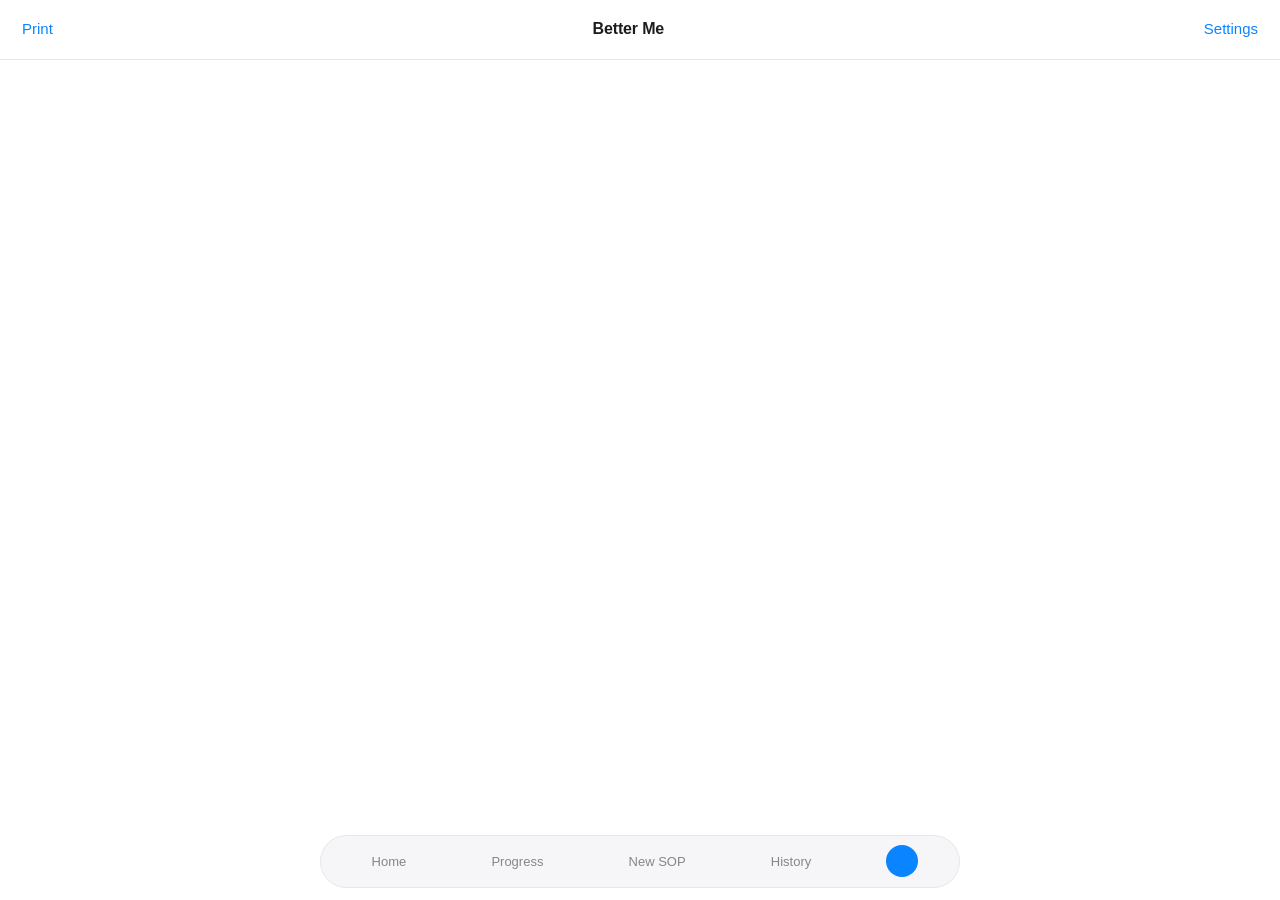
==== app.html @ e653ae18 "add app html" ====
<!doctype html>
<html lang="en">
<head>
  <meta charset="utf-8">
  <meta name="viewport" content="width=device-width,initial-scale=1,viewport-fit=cover">
  <meta name="theme-color" content="#ffffff">
  <title>Better Me</title>
  <link rel="manifest" href="manifest.webmanifest">
  <link rel="stylesheet" href="styles.css">
</head>
<body>
  <header class="top">
    <button id="print" class="icon-btn" aria-label="Print or export">Print</button>
    <strong>Better Me</strong>
    <button id="settings" class="icon-btn" aria-label="Settings">Settings</button>
  </header>

  <main id="view"></main>

  <nav class="tabs" aria-label="Main">
    <button data-tab="home">Home</button>
    <button data-tab="progress">Progress</button>
    <button data-tab="new">New SOP</button>
    <button data-tab="history">History</button>
    <button data-tab="profile" class="avatar-tab" aria-label="Profile"><span id="avatar"></span></button>
  </nav>

  <div id="sheet" class="sheet"></div>

  <script type="module" src="app.js"></script>
  <script>if ('serviceWorker' in navigator) navigator.serviceWorker.register('sw.js');</script>
</body>
</html>
---- styles.css ----
:root{--bg:#fff;--card:#f5f5f7;--ink:#1d1d1f;--mut:#86868b;--line:#e5e5ea;--acc:#0a84ff;--ok:#30d158;--r:18px;color-scheme:light}
:root[data-theme=dark]{--bg:#000;--card:#1c1c1e;--ink:#f5f5f7;--mut:#8e8e93;--line:#2c2c2e;color-scheme:dark}
*{box-sizing:border-box}
html,body{margin:0;background:var(--bg);color:var(--ink);font:16px/1.5 -apple-system,BlinkMacSystemFont,"SF Pro Text","Segoe UI",Roboto,sans-serif;-webkit-font-smoothing:antialiased}
button,input,select,textarea{font:inherit;color:inherit}

.top{position:sticky;top:0;z-index:5;display:flex;align-items:center;justify-content:space-between;padding:calc(env(safe-area-inset-top) + 12px) 20px 12px;background:color-mix(in srgb,var(--bg) 88%,transparent);backdrop-filter:saturate(1.6) blur(16px);border-bottom:1px solid var(--line)}
.top strong{font-weight:600;letter-spacing:-.01em}
.icon-btn{background:none;border:0;color:var(--acc);font-size:15px;padding:6px 2px;cursor:pointer}

main{max-width:680px;margin:0 auto;padding:24px 20px 150px;display:grid;gap:16px}
.hero h1{font-size:34px;line-height:1.1;margin:4px 0 6px;letter-spacing:-.02em;font-weight:700}
.eyebrow{margin:0;font-size:13px;color:var(--mut);text-transform:uppercase;letter-spacing:.06em;font-weight:600}
.sub,.muted,.empty{color:var(--mut);margin:0}
h2{font-size:18px;margin:0;font-weight:600;letter-spacing:-.01em}
h3{font-size:15px;margin:16px 0 4px}

.card{background:var(--card);border-radius:var(--r);padding:18px;border:0;text-align:left;width:100%}
.card-h{display:flex;align-items:center;justify-content:space-between;gap:12px;margin-bottom:8px}
.row input{width:100%;background:none;border:0;outline:0;font-size:17px;padding:4px 0}

.task{display:flex;align-items:center;gap:12px;padding:12px 0;border-top:1px solid var(--line)}
.task:first-of-type{border-top:0}
.task label{display:flex;align-items:center;gap:12px;flex:1;cursor:pointer;min-width:0}
.task input{width:20px;height:20px;accent-color:var(--ok);flex:none}
.task .tx{flex:1}
.task.done .tx{text-decoration:line-through;color:var(--mut)}
.task .meta{font-size:12px;color:var(--mut);white-space:nowrap}
.x{background:none;border:0;color:var(--mut);font-size:20px;cursor:pointer;padding:0 4px}

.prompt p{margin:6px 0 0}
.prompt p:not(.eyebrow){font-size:19px;line-height:1.4;letter-spacing:-.01em}
textarea.reflect{width:100%;background:none;border:0;border-top:1px solid var(--line);outline:0;resize:none;padding-top:10px;margin-top:12px}

.stack{display:grid;gap:14px}
.stack label{display:grid;gap:6px;font-size:14px;color:var(--mut)}
.stack input,.stack select,.stack textarea{background:var(--bg);border:1px solid var(--line);border-radius:12px;padding:12px;color:var(--ink);font-size:16px;width:100%}
label.switch{display:flex;justify-content:space-between;align-items:center;padding:12px 0;color:var(--ink);font-size:16px}
label.switch input{width:20px;height:20px;accent-color:var(--ok)}

.primary{background:var(--acc);color:#fff;border:0;border-radius:14px;padding:14px;font-weight:600;cursor:pointer;font-size:16px}
.ghost{background:none;border:1px solid var(--line);border-radius:14px;padding:12px 14px;cursor:pointer;color:var(--acc);width:100%}

.ring{width:44px;height:44px;transform:rotate(-90deg);flex:none}
.ring .track{fill:none;stroke:var(--line);stroke-width:4}
.ring .fill{fill:none;stroke:var(--ok);stroke-width:4;stroke-linecap:round;transition:stroke-dashoffset .6s cubic-bezier(.2,.8,.2,1)}

.heat{display:grid;grid-template-columns:repeat(7,1fr);gap:6px}
.cell{aspect-ratio:1;border-radius:6px;background:var(--ok);opacity:var(--a)}
.bar-row{display:grid;grid-template-columns:1fr 2fr auto;gap:12px;align-items:center;font-size:14px;margin:12px 0}
.bar{height:8px;background:var(--line);border-radius:8px;overflow:hidden}
.bar b{display:block;height:100%;background:var(--acc);border-radius:8px;transition:width .6s cubic-bezier(.2,.8,.2,1)}
.advice p{margin:8px 0}

.day{display:flex;justify-content:space-between;cursor:pointer}

.tabs{position:fixed;left:0;right:0;bottom:calc(env(safe-area-inset-bottom) + 12px);margin:0 auto;width:calc(100% - 24px);max-width:640px;display:flex;justify-content:space-around;align-items:center;padding:8px;border-radius:28px;background:color-mix(in srgb,var(--card) 88%,transparent);backdrop-filter:blur(20px);border:1px solid var(--line)}
.tabs button{background:none;border:0;font-size:13px;color:var(--mut);padding:8px 10px;border-radius:18px;cursor:pointer}
.tabs button.on{color:var(--ink);background:var(--bg);font-weight:600}
.avatar-tab{padding:0 !important}
#avatar{display:grid;place-items:center;width:32px;height:32px;border-radius:50%;background:var(--acc);color:#fff;overflow:hidden;font-weight:600}
#avatar img{width:100%;height:100%;object-fit:cover}

.sheet{position:fixed;inset:0;background:rgba(0,0,0,.35);display:none;align-items:flex-end;justify-content:center;z-index:20;padding:16px}
.sheet.open{display:flex}
.sheet-card{background:var(--bg);border-radius:24px;padding:20px;width:100%;max-width:520px;max-height:86vh;overflow:auto;box-shadow:0 20px 60px rgba(0,0,0,.2)}
.seg{display:grid;grid-template-columns:1fr 1fr;background:var(--card);border-radius:12px;padding:3px;margin:8px 0 18px}
.seg button{border:0;background:none;padding:8px;border-radius:10px;cursor:pointer}
.seg button.on{background:var(--bg);font-weight:600;box-shadow:0 1px 3px rgba(0,0,0,.1)}

@media (prefers-reduced-motion: reduce){*{transition:none !important}}
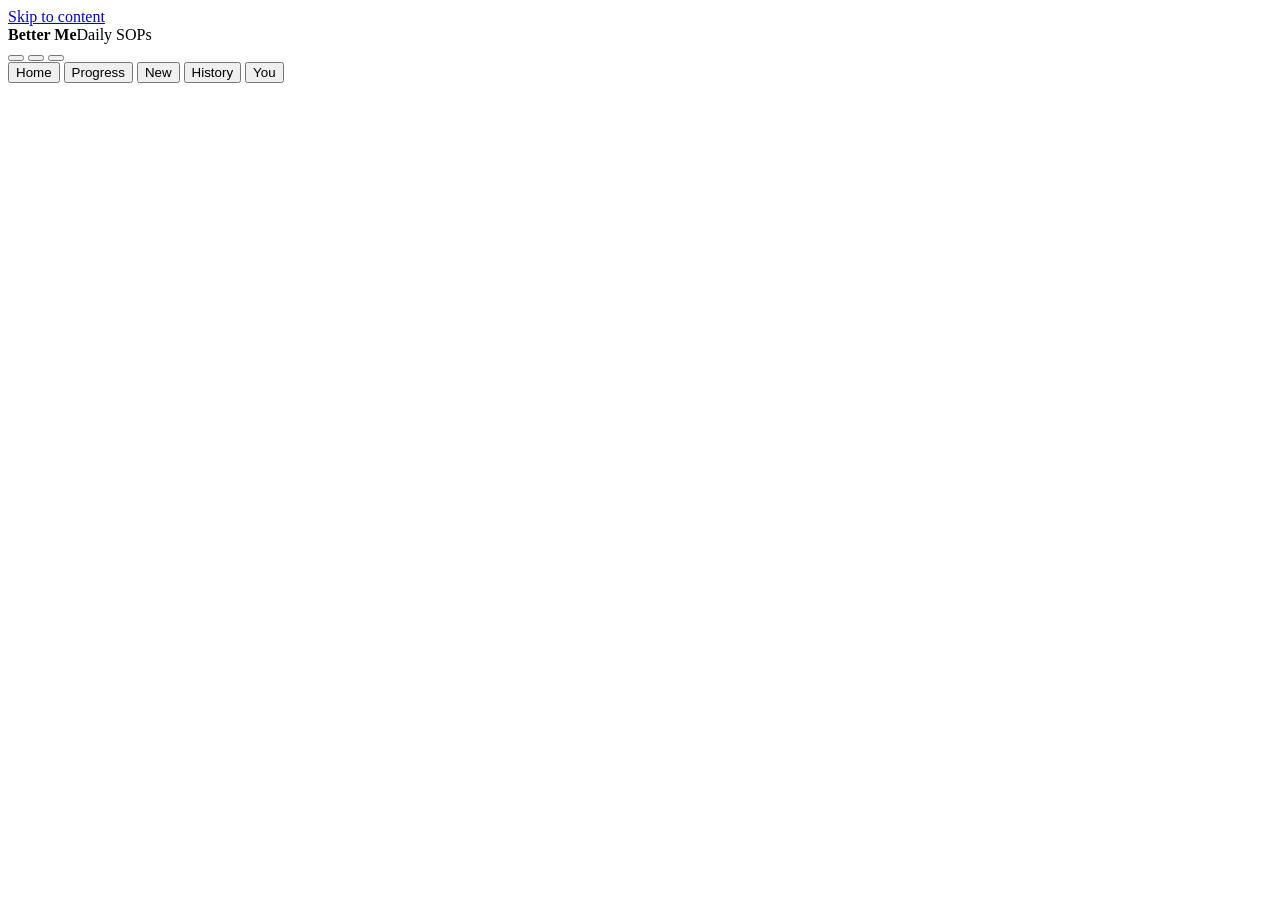
==== commit 54d4d972: "updates." ====
--- a/app.html
+++ b/app.html
@@ -3,28 +3,43 @@
 <head>
   <meta charset="utf-8">
   <meta name="viewport" content="width=device-width,initial-scale=1,viewport-fit=cover">
-  <meta name="theme-color" content="#ffffff">
+  <meta name="theme-color" content="#f4f3ef">
+  <meta name="apple-mobile-web-app-capable" content="yes">
+  <meta name="apple-mobile-web-app-title" content="Better Me">
   <title>Better Me</title>
   <link rel="manifest" href="manifest.webmanifest">
+  <link rel="icon" href="icon.svg" type="image/svg+xml">
+  <link rel="apple-touch-icon" href="apple-touch-icon.png">
+  <link rel="apple-touch-startup-image" href="splash-1170x2532.png" media="(device-width:390px) and (device-height:844px) and (-webkit-device-pixel-ratio:3)">
+  <link rel="apple-touch-startup-image" href="splash-1284x2778.png" media="(device-width:428px) and (device-height:926px) and (-webkit-device-pixel-ratio:3)">
+  <link rel="apple-touch-startup-image" href="splash-1179x2556.png" media="(device-width:393px) and (device-height:852px) and (-webkit-device-pixel-ratio:3)">
+  <link rel="apple-touch-startup-image" href="splash-1290x2796.png" media="(device-width:430px) and (device-height:932px) and (-webkit-device-pixel-ratio:3)">
+  <link rel="apple-touch-startup-image" href="splash-750x1334.png" media="(device-width:375px) and (device-height:667px) and (-webkit-device-pixel-ratio:2)">
   <link rel="stylesheet" href="styles.css">
 </head>
 <body>
+  <a class="skip" href="#view">Skip to content</a>
   <header class="top">
-    <button id="print" class="icon-btn" aria-label="Print or export">Print</button>
-    <strong>Better Me</strong>
-    <button id="settings" class="icon-btn" aria-label="Settings">Settings</button>
+    <div class="brand"><strong>Better Me</strong><span>Daily SOPs <i id="sync" class="sync" data-s="saved"></i></span></div>
+    <div class="actions">
+      <button id="search" class="icon-btn" aria-label="Search and commands (Ctrl K)"></button>
+      <button id="print" class="icon-btn" aria-label="Print or export"></button>
+      <button id="settings" class="icon-btn" aria-label="Settings"></button>
+    </div>
   </header>
 
   <main id="view"></main>
 
   <nav class="tabs" aria-label="Main">
-    <button data-tab="home">Home</button>
-    <button data-tab="progress">Progress</button>
-    <button data-tab="new">New SOP</button>
-    <button data-tab="history">History</button>
-    <button data-tab="profile" class="avatar-tab" aria-label="Profile"><span id="avatar"></span></button>
+    <button data-tab="home"><i data-ic="home"></i><span>Home</span></button>
+    <button data-tab="progress"><i data-ic="chart"></i><span>Progress</span></button>
+    <button data-tab="new"><i data-ic="plus"></i><span>New</span></button>
+    <button data-tab="history"><i data-ic="clock"></i><span>History</span></button>
+    <button data-tab="profile" class="avatar-tab"><span id="avatar"></span><span>You</span></button>
   </nav>
 
+  <div id="ptr" class="ptr" aria-hidden="true"></div>
+  <div id="toasts" class="toasts" aria-live="polite"></div>
   <div id="sheet" class="sheet"></div>
 
   <script type="module" src="app.js"></script>
--- a/styles.css
+++ b/styles.css
@@ -1,71 +1,16 @@
-:root{--bg:#fff;--card:#f5f5f7;--ink:#1d1d1f;--mut:#86868b;--line:#e5e5ea;--acc:#0a84ff;--ok:#30d158;--r:18px;color-scheme:light}
-:root[data-theme=dark]{--bg:#000;--card:#1c1c1e;--ink:#f5f5f7;--mut:#8e8e93;--line:#2c2c2e;color-scheme:dark}
-*{box-sizing:border-box}
-html,body{margin:0;background:var(--bg);color:var(--ink);font:16px/1.5 -apple-system,BlinkMacSystemFont,"SF Pro Text","Segoe UI",Roboto,sans-serif;-webkit-font-smoothing:antialiased}
-button,input,select,textarea{font:inherit;color:inherit}
-
-.top{position:sticky;top:0;z-index:5;display:flex;align-items:center;justify-content:space-between;padding:calc(env(safe-area-inset-top) + 12px) 20px 12px;background:color-mix(in srgb,var(--bg) 88%,transparent);backdrop-filter:saturate(1.6) blur(16px);border-bottom:1px solid var(--line)}
-.top strong{font-weight:600;letter-spacing:-.01em}
-.icon-btn{background:none;border:0;color:var(--acc);font-size:15px;padding:6px 2px;cursor:pointer}
-
-main{max-width:680px;margin:0 auto;padding:24px 20px 150px;display:grid;gap:16px}
-.hero h1{font-size:34px;line-height:1.1;margin:4px 0 6px;letter-spacing:-.02em;font-weight:700}
-.eyebrow{margin:0;font-size:13px;color:var(--mut);text-transform:uppercase;letter-spacing:.06em;font-weight:600}
-.sub,.muted,.empty{color:var(--mut);margin:0}
-h2{font-size:18px;margin:0;font-weight:600;letter-spacing:-.01em}
-h3{font-size:15px;margin:16px 0 4px}
-
-.card{background:var(--card);border-radius:var(--r);padding:18px;border:0;text-align:left;width:100%}
-.card-h{display:flex;align-items:center;justify-content:space-between;gap:12px;margin-bottom:8px}
-.row input{width:100%;background:none;border:0;outline:0;font-size:17px;padding:4px 0}
-
-.task{display:flex;align-items:center;gap:12px;padding:12px 0;border-top:1px solid var(--line)}
-.task:first-of-type{border-top:0}
-.task label{display:flex;align-items:center;gap:12px;flex:1;cursor:pointer;min-width:0}
-.task input{width:20px;height:20px;accent-color:var(--ok);flex:none}
-.task .tx{flex:1}
-.task.done .tx{text-decoration:line-through;color:var(--mut)}
-.task .meta{font-size:12px;color:var(--mut);white-space:nowrap}
-.x{background:none;border:0;color:var(--mut);font-size:20px;cursor:pointer;padding:0 4px}
-
-.prompt p{margin:6px 0 0}
-.prompt p:not(.eyebrow){font-size:19px;line-height:1.4;letter-spacing:-.01em}
-textarea.reflect{width:100%;background:none;border:0;border-top:1px solid var(--line);outline:0;resize:none;padding-top:10px;margin-top:12px}
-
-.stack{display:grid;gap:14px}
-.stack label{display:grid;gap:6px;font-size:14px;color:var(--mut)}
-.stack input,.stack select,.stack textarea{background:var(--bg);border:1px solid var(--line);border-radius:12px;padding:12px;color:var(--ink);font-size:16px;width:100%}
-label.switch{display:flex;justify-content:space-between;align-items:center;padding:12px 0;color:var(--ink);font-size:16px}
-label.switch input{width:20px;height:20px;accent-color:var(--ok)}
-
-.primary{background:var(--acc);color:#fff;border:0;border-radius:14px;padding:14px;font-weight:600;cursor:pointer;font-size:16px}
-.ghost{background:none;border:1px solid var(--line);border-radius:14px;padding:12px 14px;cursor:pointer;color:var(--acc);width:100%}
-
-.ring{width:44px;height:44px;transform:rotate(-90deg);flex:none}
-.ring .track{fill:none;stroke:var(--line);stroke-width:4}
-.ring .fill{fill:none;stroke:var(--ok);stroke-width:4;stroke-linecap:round;transition:stroke-dashoffset .6s cubic-bezier(.2,.8,.2,1)}
-
-.heat{display:grid;grid-template-columns:repeat(7,1fr);gap:6px}
-.cell{aspect-ratio:1;border-radius:6px;background:var(--ok);opacity:var(--a)}
-.bar-row{display:grid;grid-template-columns:1fr 2fr auto;gap:12px;align-items:center;font-size:14px;margin:12px 0}
-.bar{height:8px;background:var(--line);border-radius:8px;overflow:hidden}
-.bar b{display:block;height:100%;background:var(--acc);border-radius:8px;transition:width .6s cubic-bezier(.2,.8,.2,1)}
-.advice p{margin:8px 0}
-
-.day{display:flex;justify-content:space-between;cursor:pointer}
-
-.tabs{position:fixed;left:0;right:0;bottom:calc(env(safe-area-inset-bottom) + 12px);margin:0 auto;width:calc(100% - 24px);max-width:640px;display:flex;justify-content:space-around;align-items:center;padding:8px;border-radius:28px;background:color-mix(in srgb,var(--card) 88%,transparent);backdrop-filter:blur(20px);border:1px solid var(--line)}
-.tabs button{background:none;border:0;font-size:13px;color:var(--mut);padding:8px 10px;border-radius:18px;cursor:pointer}
-.tabs button.on{color:var(--ink);background:var(--bg);font-weight:600}
-.avatar-tab{padding:0 !important}
-#avatar{display:grid;place-items:center;width:32px;height:32px;border-radius:50%;background:var(--acc);color:#fff;overflow:hidden;font-weight:600}
-#avatar img{width:100%;height:100%;object-fit:cover}
-
-.sheet{position:fixed;inset:0;background:rgba(0,0,0,.35);display:none;align-items:flex-end;justify-content:center;z-index:20;padding:16px}
-.sheet.open{display:flex}
-.sheet-card{background:var(--bg);border-radius:24px;padding:20px;width:100%;max-width:520px;max-height:86vh;overflow:auto;box-shadow:0 20px 60px rgba(0,0,0,.2)}
-.seg{display:grid;grid-template-columns:1fr 1fr;background:var(--card);border-radius:12px;padding:3px;margin:8px 0 18px}
-.seg button{border:0;background:none;padding:8px;border-radius:10px;cursor:pointer}
-.seg button.on{background:var(--bg);font-weight:600;box-shadow:0 1px 3px rgba(0,0,0,.1)}
-
-@media (prefers-reduced-motion: reduce){*{transition:none !important}}
+{
+  "name": "Better Me",
+  "short_name": "Better Me",
+  "description": "Plan your day, check it off, see your progress.",
+  "start_url": "./app.html",
+  "scope": "./",
+  "display": "standalone",
+  "orientation": "portrait",
+  "background_color": "#f4f3ef",
+  "theme_color": "#f4f3ef",
+  "icons": [
+    { "src": "icon.svg", "sizes": "any", "type": "image/svg+xml", "purpose": "any" },
+    { "src": "icon.svg", "sizes": "any", "type": "image/svg+xml", "purpose": "maskable" }
+  ],
+  "version": "1.4.0"
+}
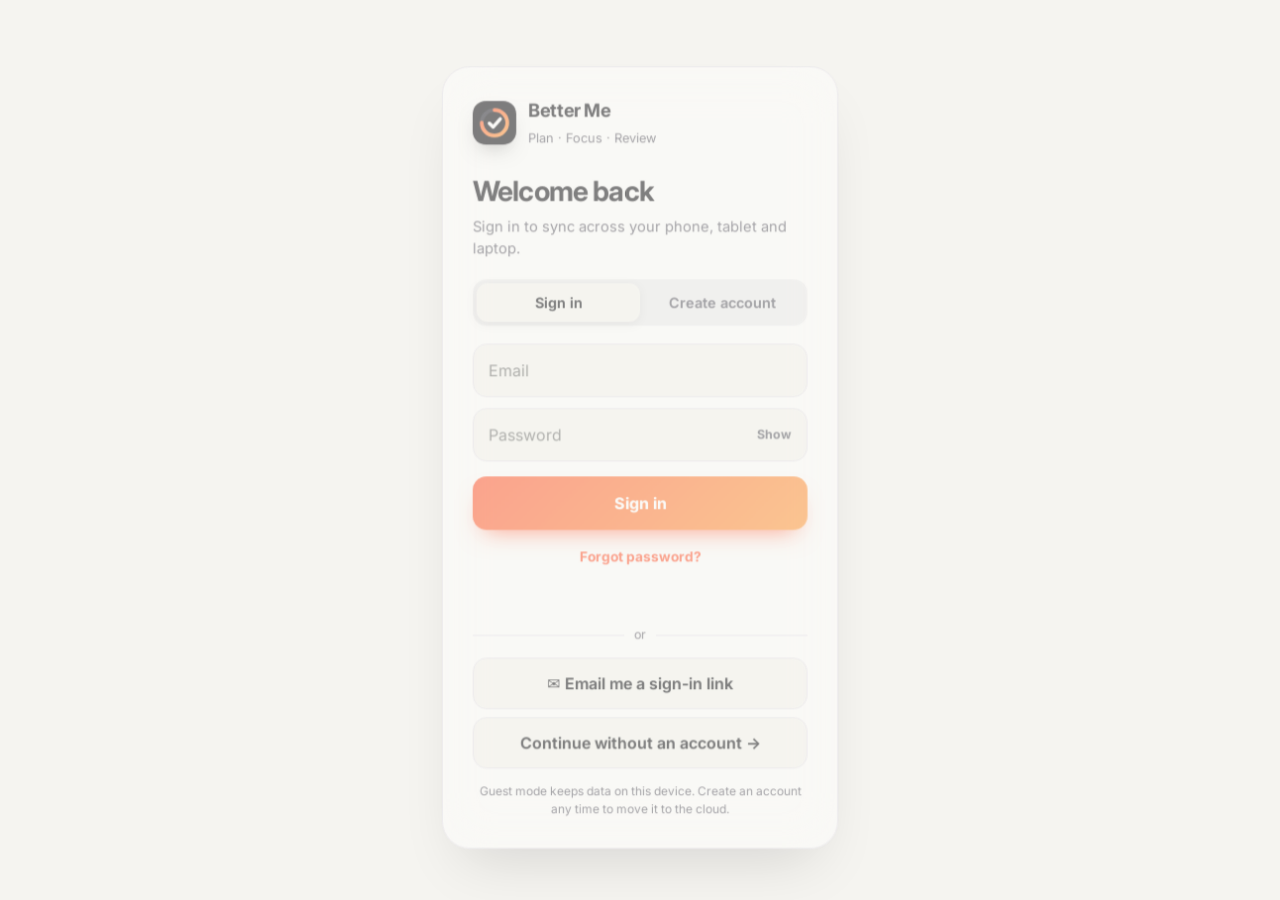
==== commit 1054ffc8: "Better Me 2.0: ground-up redesign, PDF review reports, 20+ new features New design system across pho" ====
--- a/app.html
+++ b/app.html
@@ -1,48 +1,79 @@
 <!doctype html>
-<html lang="en">
+<html lang="en" data-theme="light" data-bg="aurora">
 <head>
   <meta charset="utf-8">
   <meta name="viewport" content="width=device-width,initial-scale=1,viewport-fit=cover">
-  <meta name="theme-color" content="#f4f3ef">
+  <meta name="theme-color" content="#f5f4f0">
   <meta name="apple-mobile-web-app-capable" content="yes">
+  <meta name="mobile-web-app-capable" content="yes">
+  <meta name="apple-mobile-web-app-status-bar-style" content="default">
   <meta name="apple-mobile-web-app-title" content="Better Me">
+  <meta name="description" content="Plan your day, focus, build habits and review how you are really doing.">
   <title>Better Me</title>
   <link rel="manifest" href="manifest.webmanifest">
   <link rel="icon" href="icon.svg" type="image/svg+xml">
   <link rel="apple-touch-icon" href="apple-touch-icon.png">
-  <link rel="apple-touch-startup-image" href="splash-1170x2532.png" media="(device-width:390px) and (device-height:844px) and (-webkit-device-pixel-ratio:3)">
-  <link rel="apple-touch-startup-image" href="splash-1284x2778.png" media="(device-width:428px) and (device-height:926px) and (-webkit-device-pixel-ratio:3)">
-  <link rel="apple-touch-startup-image" href="splash-1179x2556.png" media="(device-width:393px) and (device-height:852px) and (-webkit-device-pixel-ratio:3)">
-  <link rel="apple-touch-startup-image" href="splash-1290x2796.png" media="(device-width:430px) and (device-height:932px) and (-webkit-device-pixel-ratio:3)">
-  <link rel="apple-touch-startup-image" href="splash-750x1334.png" media="(device-width:375px) and (device-height:667px) and (-webkit-device-pixel-ratio:2)">
+  <link rel="preconnect" href="https://fonts.googleapis.com">
+  <link rel="preconnect" href="https://fonts.gstatic.com" crossorigin>
+  <link rel="stylesheet" href="https://fonts.googleapis.com/css2?family=Inter:wght@400;500;600;700;800&display=swap">
   <link rel="stylesheet" href="styles.css">
+  <script>
+    // Paint the saved theme before anything renders, so there is no flash.
+    try { const m = localStorage.getItem('bm:mode'); const k = Object.keys(localStorage).find(x => x.startsWith('bettermeV1:') && !x.includes(':snap:') && (m === 'guest' ? x.endsWith(':guest') : !x.endsWith(':guest')));
+      const st = k ? JSON.parse(localStorage.getItem(k)).settings || {} : {};
+      const dark = st.theme === 'dark' || ((!st.theme || st.theme === 'system') && matchMedia('(prefers-color-scheme: dark)').matches);
+      document.documentElement.dataset.theme = dark ? 'dark' : 'light'; if (st.bg) document.documentElement.dataset.bg = st.bg; } catch (e) {}
+  </script>
+  <script src="vendor/supabase.js"></script>
 </head>
 <body>
   <a class="skip" href="#view">Skip to content</a>
+  <div class="bg-fx" aria-hidden="true"><i class="b1"></i><i class="b2"></i><i class="b3"></i></div>
+  <div id="defs"></div>
+
+  <aside class="side" aria-label="Main navigation">
+    <div class="side-brand"><img src="icon.svg" alt="" width="34" height="34"><div><b>Better Me</b><small>Daily SOPs</small></div></div>
+    <button class="side-search" data-act="search"><i data-ic="search" data-s="16"></i><span>Search…</span><kbd>⌘K</kbd></button>
+    <nav id="nav" class="side-nav"></nav>
+    <div class="side-foot">
+      <button class="side-btn" data-act="report" data-tip-r="Export PDF (E)"><i data-ic="download" data-s="18"></i><span>Export report</span></button>
+      <button class="side-btn" data-act="settings" data-tip-r="Settings (,)"><i data-ic="gear" data-s="18"></i><span>Settings</span></button>
+      <div id="userCard" class="user-card"></div>
+    </div>
+  </aside>
+
   <header class="top">
-    <div class="brand"><strong>Better Me</strong><span>Daily SOPs <i id="sync" class="sync" data-s="saved"></i></span></div>
-    <div class="actions">
-      <button id="search" class="icon-btn" aria-label="Search and commands (Ctrl K)"></button>
-      <button id="print" class="icon-btn" aria-label="Print or export"></button>
-      <button id="settings" class="icon-btn" aria-label="Settings"></button>
+    <div class="top-brand"><img src="icon.svg" alt="" width="30" height="30"><b id="topTitle">Better Me</b><i class="sync" data-s="saved"></i></div>
+    <div class="top-acts">
+      <button class="ibtn" data-act="search" aria-label="Search and commands"><i data-ic="search"></i></button>
+      <button class="ibtn" data-act="report" aria-label="Export PDF report"><i data-ic="download"></i></button>
+      <button class="ibtn" data-act="settings" aria-label="Settings"><i data-ic="gear"></i></button>
     </div>
   </header>
 
-  <main id="view"></main>
+  <div class="shell">
+    <main id="view" tabindex="-1">
+      <div id="boot" class="boot"><div class="skel w60"></div><div class="skel h120"></div><div class="skel"></div><div class="skel h200"></div></div>
+    </main>
+    <aside id="aside" class="aside" aria-label="Summary"></aside>
+  </div>
 
   <nav class="tabs" aria-label="Main">
-    <button data-tab="home"><i data-ic="home"></i><span>Home</span></button>
-    <button data-tab="progress"><i data-ic="chart"></i><span>Progress</span></button>
-    <button data-tab="new"><i data-ic="plus"></i><span>New</span></button>
-    <button data-tab="history"><i data-ic="clock"></i><span>History</span></button>
-    <button data-tab="profile" class="avatar-tab"><span id="avatar"></span><span>You</span></button>
+    <button data-act="go" data-v="today"><i data-ic="home" data-s="22"></i><span>Today</span></button>
+    <button data-act="go" data-v="plan"><i data-ic="calendar" data-s="22"></i><span>Plan</span></button>
+    <button class="fab" data-act="plan-sheet" aria-label="New task"><i data-ic="plus" data-s="26"></i></button>
+    <button data-act="go" data-v="focus"><i data-ic="timer" data-s="22"></i><span>Focus</span></button>
+    <button data-act="more"><i data-ic="menu" data-s="22"></i><span>More</span></button>
   </nav>
 
-  <div id="ptr" class="ptr" aria-hidden="true"></div>
+  <div id="ptr" class="ptr" aria-hidden="true"><i data-ic="repeat" data-s="18"></i></div>
   <div id="toasts" class="toasts" aria-live="polite"></div>
   <div id="sheet" class="sheet"></div>
+  <div id="lock" class="lock" hidden></div>
+  <div id="tip" class="tip" role="tooltip" hidden></div>
+  <canvas id="confetti" class="confetti" hidden></canvas>
 
   <script type="module" src="app.js"></script>
-  <script>if ('serviceWorker' in navigator) navigator.serviceWorker.register('sw.js');</script>
+  <script>if ('serviceWorker' in navigator) addEventListener('load', () => navigator.serviceWorker.register('sw.js'));</script>
 </body>
 </html>
--- a/styles.css
+++ b/styles.css
@@ -1,16 +1,711 @@
-{
-  "name": "Better Me",
-  "short_name": "Better Me",
-  "description": "Plan your day, check it off, see your progress.",
-  "start_url": "./app.html",
-  "scope": "./",
-  "display": "standalone",
-  "orientation": "portrait",
-  "background_color": "#f4f3ef",
-  "theme_color": "#f4f3ef",
-  "icons": [
-    { "src": "icon.svg", "sizes": "any", "type": "image/svg+xml", "purpose": "any" },
-    { "src": "icon.svg", "sizes": "any", "type": "image/svg+xml", "purpose": "maskable" }
-  ],
-  "version": "1.4.0"
-}
+/* ============ Better Me 2.0 design system ============ */
+:root{
+  --acc:#ff5a36;--acc2:#ff9a3c;--fs:1;
+  --bg:#f5f4f0;--card:rgba(255,255,255,.78);--card-solid:#fff;--ink:#15151b;--mut:#5d5d68;--line:#e8e6ee;--track:#ecebf0;--soft:#efeee9;
+  --ok:#18b26b;--warn:#f5a524;--bad:#e5484d;
+  --shadow:0 1px 2px rgba(20,20,30,.04),0 8px 28px -8px rgba(20,20,30,.12);
+  --shadow-h:0 2px 4px rgba(20,20,30,.05),0 22px 48px -14px rgba(20,20,30,.22);
+  --r:22px;--r-s:14px;--gap:16px;--pad:20px;
+  --ease:cubic-bezier(.2,.8,.2,1);--spring:cubic-bezier(.34,1.56,.64,1);
+  --side:248px;--aside:300px;
+  color-scheme:light;
+}
+:root[data-theme=dark]{
+  --bg:#0b0b10;--card:rgba(24,24,33,.72);--card-solid:#15151d;--ink:#f4f4f8;--mut:#a3a3b2;--line:#262632;--track:#23232d;--soft:#1b1b24;
+  --shadow:0 1px 2px rgba(0,0,0,.3),0 10px 30px -10px rgba(0,0,0,.6);
+  --shadow-h:0 2px 6px rgba(0,0,0,.4),0 26px 56px -16px rgba(0,0,0,.8);
+  color-scheme:dark;
+}
+:root[data-density=compact]{--gap:11px;--pad:15px;--r:18px}
+:root[data-contrast=high]{--mut:#3a3a44;--line:#b9b8c4}
+:root[data-contrast=high][data-theme=dark]{--mut:#d0d0dc;--line:#4a4a5a}
+:root[data-bg=plain] .bg-fx,:root[data-bg=grain] .bg-fx i{display:none}
+:root[data-bg=plain],:root[data-bg=grain]{--card:var(--card-solid)}
+
+*{box-sizing:border-box}
+html{font-size:calc(16px * var(--fs));-webkit-text-size-adjust:100%}
+html,body{margin:0;background:var(--bg);color:var(--ink);font-family:Inter,-apple-system,BlinkMacSystemFont,"Segoe UI",Roboto,system-ui,sans-serif;line-height:1.5;-webkit-font-smoothing:antialiased;-webkit-tap-highlight-color:transparent}
+body{min-height:100dvh;overflow-x:hidden}
+button,input,select,textarea{font:inherit;color:inherit}
+button{cursor:pointer;background:none;border:0;padding:0}
+a{color:var(--acc)}
+img{max-width:100%}
+:focus-visible{outline:2.5px solid var(--acc);outline-offset:2px;border-radius:8px}
+::selection{background:color-mix(in srgb,var(--acc) 30%,transparent)}
+[hidden]{display:none!important}
+.sr-only{position:absolute;width:1px;height:1px;overflow:hidden;clip:rect(0 0 0 0);white-space:nowrap}
+.skip{position:fixed;left:12px;top:-60px;z-index:100;background:var(--ink);color:var(--bg);padding:10px 16px;border-radius:12px;text-decoration:none;font-weight:700}
+.skip:focus{top:12px}
+.mut{color:var(--mut)}.small{font-size:.82rem}.pad{padding:12px 4px}.mt{margin-top:14px!important}.grow{flex:1;min-width:0}
+kbd{font:600 .7rem/1 Inter,system-ui;padding:3px 6px;border-radius:6px;border:1px solid var(--line);background:var(--soft);color:var(--mut)}
+
+/* ---------- ambient background ---------- */
+.bg-fx{position:fixed;inset:0;z-index:-1;overflow:hidden;pointer-events:none}
+.bg-fx i{position:absolute;border-radius:50%;filter:blur(80px);opacity:.5;animation:drift 26s ease-in-out infinite alternate}
+.bg-fx .b1{width:52vmax;height:52vmax;left:-14vmax;top:-18vmax;background:radial-gradient(circle,color-mix(in srgb,var(--acc) 55%,transparent),transparent 65%)}
+.bg-fx .b2{width:46vmax;height:46vmax;right:-16vmax;top:12vh;background:radial-gradient(circle,color-mix(in srgb,var(--acc2) 45%,transparent),transparent 65%);animation-delay:-8s}
+.bg-fx .b3{width:40vmax;height:40vmax;left:20vw;bottom:-22vmax;background:radial-gradient(circle,rgba(124,92,255,.32),transparent 65%);animation-delay:-16s}
+:root[data-theme=dark] .bg-fx i{opacity:.32}
+:root[data-bg=mesh] .bg-fx i{filter:blur(40px);opacity:.38}
+:root[data-bg=grain] body{background-image:radial-gradient(color-mix(in srgb,var(--ink) 7%,transparent) 1px,transparent 1px);background-size:4px 4px}
+@keyframes drift{0%{transform:translate(0,0) scale(1)}50%{transform:translate(6vw,4vh) scale(1.1)}100%{transform:translate(-4vw,8vh) scale(.95)}}
+
+/* ---------- layout ---------- */
+.side{display:none}
+.top{position:sticky;top:0;z-index:20;display:flex;align-items:center;justify-content:space-between;padding:calc(env(safe-area-inset-top) + 10px) 16px 10px;background:color-mix(in srgb,var(--bg) 72%,transparent);backdrop-filter:blur(20px) saturate(1.6);-webkit-backdrop-filter:blur(20px) saturate(1.6);border-bottom:1px solid color-mix(in srgb,var(--line) 60%,transparent)}
+.top-brand{display:flex;align-items:center;gap:10px;font-size:1.1rem;font-weight:800;letter-spacing:-.02em}
+.top-brand img{border-radius:9px}
+.top-acts{display:flex;gap:4px}
+.shell{max-width:1440px;margin:0 auto}
+main{padding:14px 16px calc(120px + env(safe-area-inset-bottom));display:grid;gap:var(--gap);min-width:0;outline:none}
+.aside{display:none}
+
+.tabs{position:fixed;left:12px;right:12px;bottom:calc(10px + env(safe-area-inset-bottom));z-index:30;display:grid;grid-template-columns:repeat(5,1fr);align-items:center;padding:6px;border-radius:24px;background:color-mix(in srgb,var(--card-solid) 82%,transparent);backdrop-filter:blur(24px) saturate(1.8);-webkit-backdrop-filter:blur(24px) saturate(1.8);border:1px solid color-mix(in srgb,var(--line) 70%,transparent);box-shadow:0 18px 40px -16px rgba(0,0,0,.35)}
+.tabs button{display:grid;justify-items:center;gap:2px;padding:7px 0;border-radius:16px;color:var(--mut);font-size:.68rem;font-weight:700;transition:color .2s,background .2s,transform .2s var(--spring)}
+.tabs button.on{color:var(--acc);background:color-mix(in srgb,var(--acc) 10%,transparent)}
+.tabs button:active{transform:scale(.9)}
+.tabs .fab{width:54px;height:54px;justify-self:center;margin-top:-26px;border-radius:20px;color:#fff;background:linear-gradient(135deg,var(--acc),var(--acc2));box-shadow:0 12px 26px -8px color-mix(in srgb,var(--acc) 70%,transparent);display:grid;place-items:center}
+.tabs .fab:hover{transform:translateY(-2px) rotate(90deg)}
+
+@media (min-width:900px){
+  body{display:block}
+  .top,.tabs{display:none}
+  .side{display:flex;flex-direction:column;position:fixed;inset:0 auto 0 0;width:var(--side);padding:20px 14px;gap:14px;z-index:20;background:color-mix(in srgb,var(--card-solid) 55%,transparent);backdrop-filter:blur(24px);-webkit-backdrop-filter:blur(24px);border-right:1px solid color-mix(in srgb,var(--line) 70%,transparent)}
+  .shell{margin-left:var(--side);display:grid;grid-template-columns:minmax(0,1fr);gap:0}
+  main{padding:28px 32px 60px}
+}
+@media (min-width:900px) and (max-width:1199px){
+  :root{--side:78px}
+  .side{align-items:center;padding:18px 10px}
+  .side-brand div,.side-search span,.side-search kbd,.nav-i span,.side-btn span,.user-card div{display:none}
+  .side-search{width:48px;justify-content:center}
+  .nav-i,.side-btn{justify-content:center;width:52px}
+}
+@media (min-width:1360px){
+  .shell{grid-template-columns:minmax(0,1fr) var(--aside)}
+  .aside{display:grid;align-content:start;gap:14px;padding:28px 28px 28px 0;position:sticky;top:0;height:100dvh;overflow:auto}
+}
+.side-brand{display:flex;align-items:center;gap:11px;padding:4px 6px 8px}
+.side-brand img{border-radius:10px;box-shadow:0 6px 16px -6px rgba(0,0,0,.4)}
+.side-brand b{display:block;font-size:1.08rem;letter-spacing:-.02em}
+.side-brand small{color:var(--mut);font-size:.72rem;font-weight:600;letter-spacing:.06em;text-transform:uppercase}
+.side-search{display:flex;align-items:center;gap:10px;padding:10px 12px;border-radius:14px;background:var(--soft);color:var(--mut);font-size:.88rem;border:1px solid transparent;transition:border-color .2s,background .2s}
+.side-search:hover{border-color:var(--line);background:var(--card-solid)}
+.side-search kbd{margin-left:auto}
+.side-nav{display:grid;gap:2px}
+.nav-i,.side-btn{position:relative;display:flex;align-items:center;gap:12px;padding:10px 12px;border-radius:14px;color:var(--mut);font-weight:600;font-size:.92rem;transition:background .2s,color .2s,transform .25s var(--spring);overflow:hidden}
+.nav-i:hover,.side-btn:hover{background:color-mix(in srgb,var(--ink) 5%,transparent);color:var(--ink);transform:translateX(3px)}
+.nav-i.on{color:var(--ink);background:var(--card-solid);box-shadow:var(--shadow)}
+.nav-i.on::before{content:"";position:absolute;left:0;top:22%;bottom:22%;width:3px;border-radius:3px;background:linear-gradient(var(--acc),var(--acc2))}
+.nav-i.on .ic{color:var(--acc)}
+.side-foot{margin-top:auto;display:grid;gap:2px}
+.user-card{display:flex;align-items:center;gap:10px;padding:10px 8px 2px;border-top:1px solid var(--line);margin-top:8px}
+.user-card b{display:block;font-size:.88rem}
+.user-card small{display:flex;align-items:center;gap:6px;color:var(--mut);font-size:.72rem}
+
+/* ---------- type ---------- */
+.vhead{display:flex;align-items:flex-end;justify-content:space-between;gap:16px;flex-wrap:wrap;padding:4px 2px}
+.kicker{margin:0 0 4px;font-size:.72rem;font-weight:800;letter-spacing:.09em;text-transform:uppercase;color:var(--acc);display:flex;align-items:center;gap:6px}
+h1{margin:0;font-size:clamp(1.9rem,5vw,2.75rem);font-weight:800;letter-spacing:-.035em;line-height:1.05}
+h2{margin:0;font-size:1.18rem;font-weight:750;letter-spacing:-.015em}
+.hsub{font-size:.9rem;color:var(--mut);font-weight:600;letter-spacing:0}
+.grad{background:linear-gradient(110deg,var(--acc),var(--acc2));-webkit-background-clip:text;background-clip:text;color:transparent}
+.big{font-size:2.2rem;font-weight:800;letter-spacing:-.03em;margin:4px 0}
+.link{color:var(--acc);font-weight:700;font-size:.85rem;padding:4px}
+.link:hover{text-decoration:underline}
+
+/* ---------- cards ---------- */
+.card{position:relative;background:var(--card);border:1px solid color-mix(in srgb,var(--line) 75%,transparent);border-radius:var(--r);padding:var(--pad);box-shadow:var(--shadow);backdrop-filter:blur(18px) saturate(1.4);-webkit-backdrop-filter:blur(18px) saturate(1.4);transition:box-shadow .3s var(--ease),transform .3s var(--ease),border-color .3s;min-width:0;isolation:isolate}
+.card::after{content:"";position:absolute;inset:0;border-radius:inherit;pointer-events:none;opacity:0;transition:opacity .3s;background:radial-gradient(420px circle at var(--mx,50%) var(--my,0),color-mix(in srgb,var(--acc) 9%,transparent),transparent 45%);z-index:-1}
+@media (hover:hover){
+  .card:hover{box-shadow:var(--shadow-h);border-color:color-mix(in srgb,var(--acc) 22%,var(--line))}
+  .card:hover::after{opacity:1}
+}
+.card.glow{background:linear-gradient(135deg,color-mix(in srgb,var(--acc) 14%,var(--card-solid)),var(--card-solid) 60%,color-mix(in srgb,var(--acc2) 12%,var(--card-solid)))}
+.col{display:grid;gap:var(--gap);align-content:start;min-width:0}
+.row,.row-between,.row-wrap{display:flex;align-items:center;gap:10px}
+.row-between{justify-content:space-between}
+.row-wrap{flex-wrap:wrap}
+.two{display:grid;grid-template-columns:1fr 1fr;gap:12px}
+.three{display:grid;grid-template-columns:repeat(3,1fr);gap:10px}
+@media (max-width:520px){.three{grid-template-columns:1fr 1fr}.three>:first-child{grid-column:1/-1}}
+.stack{display:grid;gap:14px}.stack-s{display:grid;gap:8px;margin-top:14px}
+.list{display:grid;margin-top:8px}
+
+.grid-today{display:grid;gap:var(--gap)}
+.grid-plan,.grid-focus,.grid-journal,.grid-hist,.grid-prof{display:grid;gap:var(--gap)}
+.grid-ins{display:grid;gap:var(--gap);grid-template-columns:1fr}
+@media (min-width:760px){
+  .grid-ins{grid-template-columns:repeat(2,minmax(0,1fr))}
+  .grid-ins .span2,.grid-ins .span3{grid-column:1/-1}
+  .grid-prof{grid-template-columns:1fr 1fr}.grid-prof .span2{grid-column:1/-1}
+  .habit-grid{grid-template-columns:repeat(2,minmax(0,1fr))!important}
+  .goal-grid{grid-template-columns:repeat(2,minmax(0,1fr))!important}
+}
+@media (min-width:1100px){
+  .grid-today{grid-template-columns:minmax(0,1.5fr) minmax(300px,1fr);align-items:start}
+  .grid-plan{grid-template-columns:minmax(0,1.4fr) minmax(320px,1fr);align-items:start}
+  .grid-focus{grid-template-columns:minmax(0,1.3fr) minmax(300px,1fr);align-items:start}
+  .grid-journal{grid-template-columns:minmax(0,1.6fr) minmax(280px,1fr);align-items:start}
+  .grid-journal .span2{grid-column:auto}
+  .grid-hist{grid-template-columns:minmax(0,1fr) minmax(0,1fr);align-items:start}
+  .grid-ins{grid-template-columns:repeat(3,minmax(0,1fr))}
+  .grid-ins .span2{grid-column:span 2}.grid-ins .span3{grid-column:1/-1}
+  .grid-prof .span2:first-child{grid-column:1/-1}
+  .habit-grid{grid-template-columns:repeat(3,minmax(0,1fr))!important}
+}
+
+/* entrance */
+main.enter>*{animation:rise .55s var(--ease) both}
+main.enter>*:nth-child(2){animation-delay:.04s}main.enter>*:nth-child(3){animation-delay:.08s}main.enter>*:nth-child(4){animation-delay:.12s}main.enter>*:nth-child(5){animation-delay:.16s}
+main.enter .grid-ins>*,main.enter .col>*,main.enter .habit-grid>*,main.enter .tiles>*{animation:rise .6s var(--ease) both}
+main.enter .grid-ins>*:nth-child(n+3),main.enter .col>*:nth-child(2),main.enter .tiles>*:nth-child(n+3){animation-delay:.08s}
+main.enter .grid-ins>*:nth-child(n+6),main.enter .col>*:nth-child(3){animation-delay:.14s}
+@keyframes rise{from{opacity:0;transform:translateY(14px) scale(.985)}to{opacity:1;transform:none}}
+::view-transition-old(root),::view-transition-new(root){animation-duration:.28s}
+
+/* ---------- buttons ---------- */
+.btn{position:relative;display:inline-flex;align-items:center;justify-content:center;gap:8px;padding:12px 18px;border-radius:14px;font-weight:700;font-size:.92rem;color:#fff;background:linear-gradient(135deg,var(--acc),var(--acc2));box-shadow:0 8px 20px -10px color-mix(in srgb,var(--acc) 80%,transparent),inset 0 1px 0 rgba(255,255,255,.25);transition:transform .25s var(--spring),box-shadow .25s,filter .2s;text-decoration:none;white-space:nowrap;overflow:hidden}
+.btn::after{content:"";position:absolute;inset:0;background:radial-gradient(160px circle at var(--mx,50%) var(--my,50%),rgba(255,255,255,.28),transparent 60%);opacity:0;transition:opacity .25s}
+.btn:hover{transform:translateY(-2px);box-shadow:0 14px 28px -12px color-mix(in srgb,var(--acc) 85%,transparent)}
+.btn:hover::after{opacity:1}
+.btn:active{transform:scale(.96)}
+.btn:disabled{opacity:.55;cursor:progress;transform:none}
+.btn.ghost{color:var(--ink);background:var(--soft);box-shadow:none;border:1px solid var(--line)}
+.btn.ghost:hover{background:var(--card-solid);border-color:color-mix(in srgb,var(--acc) 40%,var(--line))}
+.btn.ghost::after{background:radial-gradient(160px circle at var(--mx,50%) var(--my,50%),color-mix(in srgb,var(--acc) 12%,transparent),transparent 60%)}
+.btn.danger,.pill.danger{color:var(--bad)}
+.btn.ok{background:linear-gradient(135deg,#16a861,#4fd18b)}
+.btn.sm{padding:8px 13px;font-size:.84rem;border-radius:12px}
+.btn.big-btn{width:100%;justify-content:flex-start;padding:16px 18px;text-align:left}
+.btn.big-btn small{display:block;font-weight:500;opacity:.85;font-size:.78rem}
+.ibtn{width:38px;height:38px;flex:none;display:inline-grid;place-items:center;border-radius:12px;color:var(--ink);background:color-mix(in srgb,var(--ink) 5%,transparent);transition:background .2s,transform .25s var(--spring),color .2s}
+.ibtn:hover{background:color-mix(in srgb,var(--acc) 14%,transparent);color:var(--acc);transform:scale(1.06)}
+.ibtn:active{transform:scale(.9)}
+.ibtn:disabled{opacity:.35;pointer-events:none}
+.ibtn.ghosty{background:none;color:var(--mut)}
+.ibtn.ok{background:color-mix(in srgb,var(--ok) 15%,transparent);color:var(--ok)}
+.ibtn.lg{width:52px;height:52px;border-radius:18px}
+.ibtn.xs{width:26px;height:26px;border-radius:8px}
+.pill{display:inline-flex;align-items:center;gap:6px;padding:7px 13px;border-radius:999px;background:var(--soft);border:1px solid var(--line);font-weight:650;font-size:.82rem;transition:all .2s var(--ease);white-space:nowrap}
+.pill:hover{border-color:color-mix(in srgb,var(--acc) 45%,var(--line));color:var(--acc);transform:translateY(-1px)}
+.pill-acc{background:linear-gradient(135deg,var(--acc),var(--acc2));color:#fff;border:0}
+.pill-acc:hover{color:#fff;filter:brightness(1.07)}
+.date-pill{position:relative;cursor:pointer}
+.date-pill input{position:absolute;inset:0;opacity:0;cursor:pointer;width:100%}
+.chip-stat{display:inline-flex;align-items:center;gap:6px;padding:7px 12px;border-radius:999px;background:var(--card-solid);border:1px solid var(--line);font-weight:750;font-size:.84rem;box-shadow:var(--shadow);transition:transform .25s var(--spring)}
+.chip-stat .ic{color:var(--acc)}
+.chip-stat:hover{transform:translateY(-2px)}
+.hstats{display:flex;gap:8px}
+
+/* ---------- forms ---------- */
+label{display:grid;gap:6px;font-size:.8rem;font-weight:650;color:var(--mut)}
+input:not([type=checkbox]):not([type=radio]):not([type=range]):not([type=color]),select,textarea{width:100%;min-width:0;padding:11px 13px;border-radius:12px;border:1px solid var(--line);background:color-mix(in srgb,var(--card-solid) 70%,var(--soft));color:var(--ink);font-size:.95rem;font-weight:500;outline:none;transition:border-color .2s,box-shadow .2s,background .2s}
+input:focus,select:focus,textarea:focus{border-color:var(--acc)!important;box-shadow:0 0 0 4px color-mix(in srgb,var(--acc) 15%,transparent)}
+textarea{resize:vertical;line-height:1.55}
+input::placeholder,textarea::placeholder{color:color-mix(in srgb,var(--mut) 75%,transparent)}
+.big-input{font-size:1.15rem!important;font-weight:650!important;padding:14px 16px!important;border-radius:16px!important}
+.field{display:grid;gap:7px}
+.flabel{font-size:.8rem;font-weight:650;color:var(--mut)}
+input[type=range]{accent-color:var(--acc);width:100%}
+input[type=color]{width:40px;height:40px;border:0;border-radius:10px;padding:0;background:none;cursor:pointer;flex:none}
+.range{display:grid;gap:4px}
+details.more{border:1px dashed var(--line);border-radius:14px;padding:10px 14px}
+details.more summary{cursor:pointer;font-weight:700;font-size:.85rem;color:var(--mut)}
+details.more[open]{display:grid;gap:12px}
+details.more[open] summary{margin-bottom:4px}
+
+.chips{display:flex;gap:7px;overflow-x:auto;padding:2px;scrollbar-width:none}
+.chips.wrap,.chips:has(.chip-b){flex-wrap:wrap}
+.chips::-webkit-scrollbar{display:none}
+.chip{display:block;position:relative;flex:none}
+.chip input{position:absolute;opacity:0;pointer-events:none}
+.chip span{display:inline-flex;padding:7px 13px;border-radius:999px;border:1.5px solid var(--line);font-weight:650;font-size:.82rem;color:var(--ink);transition:all .2s var(--ease);cursor:pointer;white-space:nowrap}
+.chip span::before{content:"";width:8px;height:8px;border-radius:50%;background:var(--c,var(--acc));margin:auto 7px auto 0}
+.chip:hover span{border-color:var(--c,var(--acc))}
+.chip input:checked+span{background:color-mix(in srgb,var(--c,var(--acc)) 16%,transparent);border-color:var(--c,var(--acc));color:var(--ink)}
+.chip input:focus-visible+span{outline:2px solid var(--acc);outline-offset:2px}
+.chip-b{padding:7px 13px;border-radius:999px;border:1.5px solid var(--line);font-weight:650;font-size:.82rem;transition:all .2s}
+.chip-b:hover{border-color:var(--acc);color:var(--acc)}
+.chip-b.on{background:linear-gradient(135deg,var(--acc),var(--acc2));color:#fff;border-color:transparent}
+
+.seg{display:inline-flex;flex-wrap:nowrap;gap:2px;padding:3px;border-radius:13px;background:color-mix(in srgb,var(--ink) 6%,transparent);max-width:100%;overflow-x:auto;scrollbar-width:none}
+.seg.wrap{flex-wrap:wrap}
+.seg label,.seg button{position:relative;flex:1}
+.seg input{position:absolute;opacity:0;pointer-events:none}
+.seg span,.seg button{display:flex;align-items:center;justify-content:center;gap:6px;padding:7px 12px;border-radius:10px;font-weight:650;font-size:.82rem;color:var(--mut);cursor:pointer;transition:all .2s var(--ease);white-space:nowrap}
+.seg button:hover,.seg label:hover span{color:var(--ink)}
+.seg input:checked+span,.seg button.on{background:var(--card-solid);color:var(--ink);box-shadow:0 2px 8px rgba(0,0,0,.1)}
+.seg input:focus-visible+span{outline:2px solid var(--acc)}
+.seg.mini span,.seg.mini button{padding:6px 11px;font-size:.78rem}
+.seg.center{display:flex;width:max-content;margin:0 auto}
+.pri-3{color:var(--bad)!important}.pri-2{color:var(--warn)!important}
+
+.days{display:flex;gap:6px;flex-wrap:wrap}
+.dayck{position:relative}
+.dayck input{position:absolute;opacity:0}
+.dayck span{display:grid;place-items:center;width:38px;height:38px;border-radius:12px;border:1.5px solid var(--line);font-weight:700;font-size:.82rem;color:var(--ink);cursor:pointer;transition:all .2s}
+.dayck input:checked+span{background:linear-gradient(135deg,var(--acc),var(--acc2));border-color:transparent;color:#fff}
+
+.switch{display:flex!important;align-items:center;justify-content:space-between;gap:12px;padding:12px 0;border-bottom:1px solid var(--line);font-size:.92rem;color:var(--ink);font-weight:600;cursor:pointer}
+.switch span small{display:block;color:var(--mut);font-weight:500;font-size:.78rem}
+.switch input{appearance:none;-webkit-appearance:none;width:46px;height:28px;border-radius:99px;background:var(--track);position:relative;cursor:pointer;transition:background .25s;flex:none;margin:0;border:0!important}
+.switch input::after{content:"";position:absolute;top:3px;left:3px;width:22px;height:22px;border-radius:50%;background:#fff;box-shadow:0 2px 6px rgba(0,0,0,.25);transition:transform .3s var(--spring)}
+.switch input:checked{background:linear-gradient(135deg,var(--acc),var(--acc2))}
+.switch input:checked::after{transform:translateX(18px)}
+.switch i{display:none}
+
+/* ---------- today ---------- */
+.fact{display:flex;align-items:center;gap:10px;padding:12px 14px 12px 16px;border-radius:16px;font-weight:600;font-size:.9rem;background:linear-gradient(110deg,color-mix(in srgb,var(--acc) 13%,var(--card-solid)),color-mix(in srgb,var(--acc2) 10%,var(--card-solid)));border:1px solid color-mix(in srgb,var(--acc) 22%,transparent);animation:rise .6s var(--ease) .2s both}
+.fact>.ic{color:var(--acc);flex:none;animation:wiggle 2.4s ease-in-out 1s 2}
+.fact span{flex:1}
+@keyframes wiggle{0%,100%{transform:none}25%{transform:rotate(-12deg) scale(1.1)}75%{transform:rotate(10deg) scale(1.1)}}
+.quick-card{padding:6px 8px}
+.quick{display:flex;align-items:center;gap:10px;padding:6px 6px 6px 10px;color:var(--mut)}
+.quick input{border:0!important;background:none!important;box-shadow:none!important;padding:10px 0!important;font-size:1.02rem!important;font-weight:600!important}
+.qpreview{font-size:.8rem;color:var(--mut);padding:0 12px;max-height:0;overflow:hidden;transition:max-height .25s,padding .25s;display:flex;align-items:center;gap:6px;flex-wrap:wrap}
+.qpreview:not(:empty){max-height:60px;padding:2px 12px 10px}
+.qpreview .ic{color:var(--acc)}
+.intention{border:0!important;background:none!important;box-shadow:none!important;padding:4px 0!important;font-size:.9rem!important;color:var(--mut)!important;font-style:italic}
+.intention:focus{color:var(--ink)!important}
+.now{display:flex;align-items:center;justify-content:space-between;gap:12px;margin-top:14px;padding:14px 16px;border-radius:16px;background:var(--soft);border:1px solid var(--line)}
+.now b{display:block;font-size:1rem}
+.now p{margin:0;font-size:.82rem}
+.now.running{background:linear-gradient(120deg,color-mix(in srgb,var(--c) 18%,var(--card-solid)),var(--card-solid));border-color:color-mix(in srgb,var(--c) 40%,transparent);position:relative;overflow:hidden}
+.now.running::before{content:"";position:absolute;left:0;top:0;bottom:0;width:4px;background:var(--c);animation:pulse 1.6s ease-in-out infinite}
+.now-r{display:grid;justify-items:end;gap:6px}
+.big-clock{font-size:1.6rem;font-weight:800;font-variant-numeric:tabular-nums;letter-spacing:-.02em}
+@keyframes pulse{50%{opacity:.4}}
+.banner{display:flex;align-items:center;gap:8px;margin-top:12px;padding:10px 14px;border-radius:12px;background:color-mix(in srgb,var(--warn) 15%,transparent);color:color-mix(in srgb,var(--warn) 70%,var(--ink));font-weight:650;font-size:.86rem}
+.filt{margin-top:14px}
+.foot-acts{margin-top:12px}
+.empty{display:grid;justify-items:center;text-align:center;gap:6px;padding:28px 14px;color:var(--mut)}
+.empty .ic{color:var(--acc);opacity:.85;margin-bottom:4px;animation:float 4s ease-in-out infinite}
+.empty b{color:var(--ink);font-size:1.02rem}
+.empty p{margin:0 0 8px;max-width:340px;font-size:.88rem}
+@keyframes float{50%{transform:translateY(-5px)}}
+
+/* task rows */
+.task{position:relative;display:flex;align-items:center;gap:8px;padding:10px 6px;border-bottom:1px solid var(--line);border-radius:14px;transition:background .2s,transform .25s var(--ease),opacity .25s;touch-action:pan-y}
+.task:last-child{border-bottom-color:transparent}
+.task::before{content:"";position:absolute;left:0;top:14px;bottom:14px;width:3px;border-radius:3px;background:var(--c);opacity:.0;transition:opacity .2s}
+@media (hover:hover){.task:hover{background:color-mix(in srgb,var(--c) 7%,transparent)}.task:hover::before{opacity:1}.task:hover .grip{opacity:.7}.task:hover .tact .ghosty{opacity:1}}
+.grip{opacity:.25;color:var(--mut);cursor:grab;padding:4px 0;touch-action:none;transition:opacity .2s}
+.grip:active{cursor:grabbing}
+.check{flex:none;width:26px;height:26px;border-radius:9px;border:2px solid color-mix(in srgb,var(--c,var(--acc)) 55%,var(--line));display:grid;place-items:center;color:transparent;transition:all .25s var(--spring)}
+.check:hover{border-color:var(--c,var(--acc));transform:scale(1.1)}
+.check.on{background:var(--c,var(--ok));border-color:var(--c,var(--ok));color:#fff}
+.check.on .ic{animation:checkin .35s var(--spring)}
+.check.sm{width:20px;height:20px;border-radius:7px}
+@keyframes checkin{from{transform:scale(0) rotate(-30deg)}to{transform:none}}
+.tbody{flex:1;min-width:0;display:grid;gap:3px;text-align:left;padding:2px 0}
+.ttl{font-weight:650;font-size:.96rem;display:flex;align-items:center;gap:6px;overflow-wrap:anywhere}
+.flag{color:var(--bad);display:inline-flex}
+.task.done .ttl{color:var(--mut);text-decoration:line-through;text-decoration-color:color-mix(in srgb,var(--mut) 60%,transparent)}
+.meta{display:flex;flex-wrap:wrap;align-items:center;gap:4px 10px;font-size:.74rem;color:var(--mut);font-weight:550}
+.meta>span{display:inline-flex;align-items:center;gap:3px}
+.m-st{font-weight:700}
+.st-running .m-st{color:var(--acc)}.st-waiting_review .m-st{color:var(--warn)}.st-missed .m-st{color:var(--bad)}.st-done .m-st{color:var(--ok)}
+.m-live{font-variant-numeric:tabular-nums;font-weight:800;color:var(--acc);padding:1px 7px;border-radius:6px;background:color-mix(in srgb,var(--acc) 12%,transparent)}
+.tag{display:inline-flex;font-size:.7rem;font-weight:700;padding:2px 8px;border-radius:99px;background:color-mix(in srgb,var(--c) 15%,transparent);color:color-mix(in srgb,var(--c) 80%,var(--ink));white-space:nowrap}
+.tact{display:flex;align-items:center;gap:4px}
+.tact .ghosty{opacity:.55;transition:opacity .2s}
+.task.p3{background:linear-gradient(90deg,color-mix(in srgb,var(--bad) 5%,transparent),transparent 40%)}
+.task.lifting{z-index:5;background:var(--card-solid);box-shadow:var(--shadow-h);transition:none}
+.task.sw-done{background:color-mix(in srgb,var(--ok) 18%,transparent)}
+.task.sw-del{background:color-mix(in srgb,var(--bad) 18%,transparent)}
+.task.pop{animation:pop .3s var(--ease) forwards}
+@keyframes pop{50%{transform:scale(1.02)}100%{opacity:.6}}
+
+/* habits pills / checkin */
+.habit-pills{display:flex;flex-wrap:wrap;gap:8px;margin-top:10px}
+.hpill{display:flex;align-items:center;gap:7px;padding:8px 13px 8px 8px;border-radius:999px;border:1.5px solid var(--line);font-weight:650;font-size:.85rem;transition:all .25s var(--spring)}
+.hpill .hi{width:28px;height:28px;display:grid;place-items:center;border-radius:50%;background:color-mix(in srgb,var(--c) 15%,transparent)}
+.hpill small{color:var(--mut);font-size:.72rem}
+.hpill:hover{border-color:var(--c);transform:translateY(-2px)}
+.hpill.on{background:color-mix(in srgb,var(--c) 18%,var(--card-solid));border-color:var(--c)}
+.hpill.on .hi{background:var(--c);animation:checkin .4s var(--spring)}
+.moods{display:flex;justify-content:space-between;gap:6px;margin:10px 0 6px}
+.mood{flex:1;font-size:1.7rem;padding:8px 0;border-radius:14px;transition:all .3s var(--spring);filter:grayscale(.75);opacity:.65}
+.mood:hover{filter:none;opacity:1;transform:translateY(-3px) scale(1.12);background:var(--soft)}
+.mood.on{filter:none;opacity:1;background:color-mix(in srgb,var(--acc) 14%,transparent);transform:scale(1.1)}
+.energy{display:flex;align-items:center;justify-content:space-between;gap:10px;padding:8px 0;font-weight:650;font-size:.86rem}
+.energy span{display:flex;align-items:center;gap:6px}
+.dots{display:flex;gap:6px}
+.edot{width:30px;height:12px;border-radius:6px;background:var(--track);transition:all .25s var(--spring)}
+.edot:hover{transform:scaleY(1.4)}
+.edot.on{background:linear-gradient(90deg,var(--acc),var(--acc2))}
+.well{display:grid;gap:6px;margin-top:4px}
+.stepper{display:grid;grid-template-columns:1fr 34px 54px 34px;align-items:center;gap:6px;font-weight:650;font-size:.86rem}
+.stepper span{display:flex;align-items:center;gap:6px}
+.stepper button{height:32px;border-radius:10px;background:var(--soft);border:1px solid var(--line);font-weight:800;font-size:1.05rem;transition:all .2s}
+.stepper button:hover{border-color:var(--acc);color:var(--acc)}
+.stepper b{text-align:center;font-variant-numeric:tabular-nums}
+.prompt{font-weight:650;margin:6px 0 10px;font-size:.98rem}
+.big-p{font-size:1.15rem;letter-spacing:-.01em}
+.grat{margin-top:8px}
+
+/* ---------- plan ---------- */
+.week{display:flex;align-items:center;gap:6px;overflow-x:auto;scrollbar-width:none;padding:2px}
+.wday{flex:1;min-width:46px;display:grid;justify-items:center;gap:1px;padding:8px 4px;border-radius:16px;border:1px solid transparent;transition:all .25s var(--spring)}
+.wday small{font-size:.68rem;font-weight:700;color:var(--mut);text-transform:uppercase}
+.wday b{font-size:1.1rem}
+.wday i{width:22px;height:4px;border-radius:2px;background:linear-gradient(90deg,var(--acc) var(--p),var(--track) var(--p))}
+.wday i.none{background:var(--track);opacity:.6}
+.wday:hover{background:var(--card-solid);transform:translateY(-2px)}
+.wday.today b{color:var(--acc)}
+.wday.on{background:linear-gradient(160deg,var(--acc),var(--acc2));color:#fff;box-shadow:0 10px 20px -10px var(--acc)}
+.wday.on small{color:rgba(255,255,255,.85)}.wday.on b{color:#fff}.wday.on i{background:rgba(255,255,255,.6)}
+.tl{position:relative;margin-top:12px;border-radius:14px}
+.tl-h{position:absolute;left:0;right:0;height:var(--px);border-top:1px dashed var(--line);text-align:left;transition:background .2s}
+.tl-h span{position:absolute;top:-9px;left:0;font-size:.7rem;font-weight:650;color:var(--mut);background:var(--card-solid);padding:0 6px 0 0;border-radius:4px}
+.tl-h:hover{background:color-mix(in srgb,var(--acc) 6%,transparent)}
+.tl-h:hover::after{content:"+ Plan here";position:absolute;right:10px;top:6px;font-size:.72rem;font-weight:700;color:var(--acc)}
+.tl-now{position:absolute;left:44px;right:0;height:2px;background:var(--bad);z-index:3;pointer-events:none}
+.tl-now i{position:absolute;left:-5px;top:-4px;width:10px;height:10px;border-radius:50%;background:var(--bad);box-shadow:0 0 0 4px color-mix(in srgb,var(--bad) 25%,transparent)}
+.tl-b{position:absolute;z-index:2;display:grid;align-content:start;gap:1px;padding:6px 10px;border-radius:12px;text-align:left;overflow:hidden;background:color-mix(in srgb,var(--c) 18%,var(--card-solid));border-left:4px solid var(--c);box-shadow:0 4px 12px -6px color-mix(in srgb,var(--c) 60%,transparent);transition:transform .25s var(--spring),box-shadow .25s}
+.tl-b:hover{transform:scale(1.02);z-index:4;box-shadow:0 12px 24px -10px color-mix(in srgb,var(--c) 70%,transparent)}
+.tl-b b{font-size:.84rem;white-space:nowrap;overflow:hidden;text-overflow:ellipsis}
+.tl-b small{font-size:.7rem;color:var(--mut);white-space:nowrap;overflow:hidden;text-overflow:ellipsis}
+.tl-b.done{opacity:.55}.tl-b.done b{text-decoration:line-through}
+.tl-b.st-running{animation:glowp 2s ease-in-out infinite}
+@keyframes glowp{50%{box-shadow:0 0 0 4px color-mix(in srgb,var(--c) 30%,transparent)}}
+.li{display:flex;align-items:center;justify-content:space-between;gap:10px;padding:10px 0;border-bottom:1px solid var(--line)}
+.li:last-child{border-bottom:0}
+.li>div{min-width:0}
+.li b{display:block;font-size:.9rem;overflow:hidden;text-overflow:ellipsis}
+.li small{display:block;color:var(--mut);font-size:.76rem;overflow:hidden;text-overflow:ellipsis;white-space:nowrap}
+.li-b{width:100%;justify-content:flex-start;text-align:left;border-radius:10px;padding:8px 6px}
+.li-b:hover{background:var(--soft)}
+.li .dot{width:8px;height:8px;border-radius:50%;flex:none}
+
+/* ---------- focus ---------- */
+.focus-main{display:grid;gap:16px;justify-items:center;padding-top:22px;padding-bottom:22px}
+.pomo{position:relative;width:min(300px,78vw);aspect-ratio:1}
+.pomo-ring{width:100%;height:100%;transform:rotate(-90deg)}
+.pr-track{fill:none;stroke:var(--track);stroke-width:14}
+.pr-fill{fill:none;stroke:url(#gAcc);stroke-width:14;stroke-linecap:round;transition:stroke-dashoffset 1s linear;filter:drop-shadow(0 0 10px color-mix(in srgb,var(--acc) 50%,transparent))}
+.mode-short .pr-fill,.mode-long .pr-fill{stroke:var(--ok)}
+.pomo-c{position:absolute;inset:0;display:grid;place-content:center;justify-items:center;gap:2px}
+.pomo-t{font-size:clamp(3rem,13vw,4.4rem);font-weight:800;letter-spacing:-.04em;font-variant-numeric:tabular-nums;line-height:1}
+.pomo-m{font-weight:700;color:var(--mut);text-transform:uppercase;letter-spacing:.1em;font-size:.76rem}
+.pomo.running .pomo-t{animation:breathe 4s ease-in-out infinite}
+@keyframes breathe{50%{transform:scale(1.03)}}
+.pdots{display:flex;gap:6px;margin-top:8px}
+.pdots i{width:8px;height:8px;border-radius:50%;background:var(--track)}
+.pdots i.on{background:var(--acc)}
+.pomo-ctl{display:flex;align-items:center;gap:20px}
+.play-btn{width:78px;height:78px;border-radius:28px;display:grid;place-items:center;color:#fff;background:linear-gradient(135deg,var(--acc),var(--acc2));box-shadow:0 16px 34px -12px var(--acc);transition:transform .3s var(--spring)}
+.play-btn:hover{transform:scale(1.08) rotate(-3deg)}
+.play-btn:active{transform:scale(.92)}
+.attach{width:100%;max-width:360px}
+.zen{position:fixed;inset:0;z-index:90;display:grid;place-items:center;background:radial-gradient(circle at 50% 40%,color-mix(in srgb,var(--acc) 22%,#0b0b10),#06060a 70%);color:#fff;animation:fadein .5s}
+.zen-orb{position:absolute;width:52vmin;height:52vmin;border-radius:50%;background:radial-gradient(circle,color-mix(in srgb,var(--acc2) 70%,transparent),transparent 70%);filter:blur(30px);animation:orb 8s ease-in-out infinite}
+@keyframes orb{0%,100%{transform:scale(.7);opacity:.45}50%{transform:scale(1.15);opacity:.9}}
+.zen-c{position:relative;display:grid;justify-items:center;gap:10px;text-align:center}
+.zen-c #zenT{font-size:clamp(4rem,20vw,9rem);font-weight:800;letter-spacing:-.05em;font-variant-numeric:tabular-nums;line-height:1}
+.zen-c .mut{color:rgba(255,255,255,.6)}
+.zen .btn.ghost{background:rgba(255,255,255,.1);color:#fff;border-color:rgba(255,255,255,.2)}
+@keyframes fadein{from{opacity:0}}
+
+/* ---------- habits view ---------- */
+.habit-grid,.goal-grid{display:grid;gap:var(--gap)}
+.card.habit{border-top:3px solid var(--c)}
+.hh{display:flex;align-items:center;gap:12px}
+.hh>div{flex:1;min-width:0}
+.hh b{display:block}.hh small{color:var(--mut);font-size:.76rem}
+.hicon{width:44px;height:44px;border-radius:15px;display:grid;place-items:center;font-size:1.4rem;background:color-mix(in srgb,var(--c) 16%,transparent);flex:none}
+.hweek{display:grid;grid-template-columns:repeat(7,1fr);gap:6px;margin:14px 0 10px}
+.hd{aspect-ratio:1;border-radius:12px;display:grid;place-content:center;justify-items:center;border:1.5px solid var(--line);color:#fff;transition:all .25s var(--spring)}
+.hd small{font-size:.66rem;font-weight:700;color:var(--mut)}
+.hd:hover{border-color:var(--c);transform:scale(1.08)}
+.hd.on{background:var(--c);border-color:var(--c)}
+.hd.on small{color:rgba(255,255,255,.85)}
+.hd.off{opacity:.4}
+.hd.today{box-shadow:0 0 0 2px var(--bg),0 0 0 4px color-mix(in srgb,var(--c) 50%,transparent)}
+.hstat{display:flex;align-items:center;justify-content:space-between;gap:10px;font-size:.8rem;color:var(--mut)}
+.hstat span{display:flex;align-items:center;gap:4px}
+.hstat b{color:var(--ink)}
+.emoji{display:flex;flex-wrap:wrap;gap:6px}
+.emoji label,.swatches label,.accents label{position:relative;cursor:pointer}
+.emoji input,.swatches input,.accents input{position:absolute;opacity:0}
+.emoji span{display:grid;place-items:center;width:42px;height:42px;border-radius:12px;font-size:1.3rem;border:1.5px solid var(--line);transition:all .2s var(--spring)}
+.emoji input:checked+span{border-color:var(--acc);background:color-mix(in srgb,var(--acc) 12%,transparent);transform:scale(1.08)}
+.swatches{display:flex;flex-wrap:wrap;gap:8px}
+.swatches span{display:block;width:32px;height:32px;border-radius:50%;background:var(--c);transition:transform .2s var(--spring)}
+.swatches input:checked+span{box-shadow:0 0 0 3px var(--bg),0 0 0 5px var(--c);transform:scale(1.1)}
+
+/* ---------- insights ---------- */
+.tiles{display:grid;grid-template-columns:repeat(2,minmax(0,1fr));gap:10px}
+@media (min-width:640px){.tiles{grid-template-columns:repeat(3,minmax(0,1fr))}}
+@media (min-width:1100px){.tiles{grid-template-columns:repeat(6,minmax(0,1fr))}}
+.tile{position:relative;display:grid;gap:1px;padding:16px;border-radius:18px;background:var(--card);border:1px solid color-mix(in srgb,var(--line) 75%,transparent);box-shadow:var(--shadow);transition:transform .3s var(--spring),box-shadow .3s;overflow:hidden;backdrop-filter:blur(18px)}
+.tile:hover{transform:translateY(-3px);box-shadow:var(--shadow-h)}
+.tile>.ic{color:var(--acc);margin-bottom:4px}
+.tile b{font-size:1.45rem;letter-spacing:-.03em;display:flex;align-items:baseline;gap:6px}
+.tile b em,.score em{font-style:normal;font-size:.72rem;font-weight:800}
+em.up{color:var(--ok)}em.down{color:var(--bad)}
+.tile span{font-weight:700;font-size:.8rem}
+.tile small{color:var(--mut);font-size:.72rem}
+.score{display:flex;gap:22px;align-items:center;flex-wrap:wrap}
+.score>div{flex:1;min-width:220px}
+.kv{display:grid;grid-template-columns:auto 1fr;gap:6px 14px;font-size:.86rem;margin-top:10px}
+.kv span{color:var(--mut)}.kv b{text-align:right;font-weight:700;overflow:hidden;text-overflow:ellipsis}
+.lvl-badge{width:52px;height:52px;border-radius:18px;display:grid;place-items:center;font-weight:800;font-size:1.3rem;color:#fff;background:linear-gradient(135deg,var(--acc),var(--acc2));box-shadow:0 10px 22px -10px var(--acc);animation:float 4s ease-in-out infinite}
+.bar{height:8px;border-radius:8px;background:var(--track);overflow:hidden}
+.bar.thick{height:12px;margin:12px 0 8px}
+.bar b{display:block;height:100%;border-radius:inherit;background:linear-gradient(90deg,var(--acc),var(--acc2));transition:width .8s var(--ease)}
+.bar-row{display:grid;grid-template-columns:minmax(80px,130px) 1fr auto;gap:10px;align-items:center;margin:9px 0;font-size:.82rem}
+.bar-row .bl{font-weight:650;overflow:hidden;text-overflow:ellipsis;white-space:nowrap}
+.bar-row .bv{color:var(--mut);font-weight:650;font-variant-numeric:tabular-nums}
+.vbars{display:flex;align-items:flex-end;height:calc(var(--h) + 22px);margin-top:10px}
+.vb{display:flex;flex-direction:column;align-items:center;height:100%;cursor:default}
+.vb-col{flex:1;width:68%;max-width:34px;display:flex;align-items:flex-end;border-radius:8px 8px 4px 4px;background:color-mix(in srgb,var(--ink) 4%,transparent)}
+.vb-col b{display:block;width:100%;border-radius:8px 8px 4px 4px;background:linear-gradient(180deg,var(--acc2),var(--acc));transition:height .8s var(--ease),filter .2s;transform-origin:bottom}
+main.enter .vb-col b{animation:grow .9s var(--ease) both}
+@keyframes grow{from{transform:scaleY(0)}}
+.vb:hover .vb-col b{filter:brightness(1.15) saturate(1.2)}
+.vb span{font-size:.64rem;color:var(--mut);height:20px;line-height:20px;white-space:nowrap;font-weight:600}
+.donut{display:flex;align-items:center;gap:18px;flex-wrap:wrap;margin-top:8px}
+.donut svg circle{transition:stroke-width .2s}
+.donut svg circle:hover{stroke-width:28}
+.legend{list-style:none;margin:0;padding:0;display:grid;gap:6px;font-size:.82rem;flex:1;min-width:140px}
+.legend li{display:grid;grid-template-columns:12px 1fr auto;gap:8px;align-items:center}
+.legend i{width:12px;height:12px;border-radius:4px}
+.heatmap{display:grid;grid-template-rows:repeat(7,1fr);grid-auto-flow:column;grid-auto-columns:minmax(8px,1fr);gap:3px;margin-top:12px;overflow-x:auto}
+.heatmap i{aspect-ratio:1;border-radius:3px;background:color-mix(in srgb,var(--acc) calc(var(--a) * 100%),var(--track));transition:transform .15s}
+.heatmap i.empty{background:var(--track)}.heatmap i.pad{background:none}
+.heatmap i:hover{transform:scale(1.5);outline:2px solid var(--card-solid);z-index:2;position:relative}
+.heatmap i.today{outline:2px solid var(--acc)}
+.hm-legend{display:flex;align-items:center;gap:4px;justify-content:flex-end;margin-top:8px;font-size:.7rem;color:var(--mut)}
+.hm-legend i{width:11px;height:11px;border-radius:3px;background:color-mix(in srgb,var(--acc) calc(var(--a) * 100%),var(--track))}
+svg.line{width:100%;display:block;margin-top:10px;overflow:visible}
+svg.line circle{transition:r .2s}
+svg.line circle:hover{r:7}
+.ring-fill{transition:stroke-dashoffset 1s var(--ease)}
+main.enter .ring-fill{animation:ringin 1.2s var(--ease) both}
+@keyframes ringin{from{stroke-dashoffset:var(--c)}}
+.ins{padding:10px 0;border-bottom:1px solid var(--line)}
+.ins:last-child{border:0}
+.ins b{font-size:.72rem;text-transform:uppercase;letter-spacing:.06em;color:var(--acc)}
+.ins p{margin:3px 0 0;font-size:.9rem}
+.adv{display:flex;gap:8px;margin:10px 0;font-size:.9rem}
+.adv .ic{color:var(--acc);flex:none;margin-top:3px}
+.badges{display:grid;grid-template-columns:repeat(auto-fill,minmax(110px,1fr));gap:10px;margin-top:10px}
+.badge{display:grid;justify-items:center;gap:4px;text-align:center;padding:14px 8px;border-radius:16px;background:var(--soft);filter:grayscale(1);opacity:.4;transition:all .3s var(--spring)}
+.badge span{font-size:1.8rem}
+.badge b{font-size:.76rem}
+.badge.on{filter:none;opacity:1;background:color-mix(in srgb,var(--acc) 10%,var(--card-solid));border:1px solid color-mix(in srgb,var(--acc) 28%,transparent)}
+.badge:hover{transform:translateY(-4px) rotate(-2deg);opacity:1}
+.badge.on:hover span{animation:wiggle .6s}
+.cta-report{display:flex;align-items:center;justify-content:space-between;gap:18px;flex-wrap:wrap}
+.cta-report p{margin:4px 0 0;max-width:560px}
+
+/* ---------- journal / goals / history / profile ---------- */
+#jdate{width:auto!important}
+.jt{min-height:120px;font-size:1rem!important;line-height:1.7!important}
+.jmood{font-size:1.5rem}
+.entries{display:grid;gap:6px;margin-top:8px;max-height:640px;overflow:auto}
+.entry{display:grid;gap:2px;text-align:left;padding:10px 12px;border-radius:12px;transition:background .2s}
+.entry span{font-weight:700;font-size:.86rem}
+.entry small{color:var(--mut);font-size:.78rem;display:-webkit-box;-webkit-line-clamp:2;-webkit-box-orient:vertical;overflow:hidden}
+.entry:hover,.entry.on{background:var(--soft)}
+.entry.on{box-shadow:inset 3px 0 0 var(--acc)}
+.gh{display:flex;align-items:center;gap:14px}
+.gt{display:block;font-size:1.05rem}
+.gh small{display:flex;align-items:center;gap:6px;color:var(--mut);font-size:.78rem;margin-top:2px}
+.card.goal.achieved{background:linear-gradient(135deg,color-mix(in srgb,var(--ok) 12%,var(--card-solid)),var(--card-solid))}
+.why{font-style:italic;color:var(--mut);margin:10px 0 0;font-size:.9rem}
+.ms{display:grid;gap:4px;margin:12px 0 8px}
+.msi{display:flex;align-items:center;gap:10px;padding:4px 0;font-size:.9rem}
+.msi span{flex:1}
+.msi.done span{color:var(--mut);text-decoration:line-through}
+.msi .xs{opacity:0}.msi:hover .xs{opacity:1}
+.msadd{display:flex;gap:6px}
+.msadd input{padding:8px 12px!important;font-size:.86rem!important}
+.goal-mins{display:grid;grid-template-columns:repeat(auto-fill,minmax(180px,1fr));gap:10px;margin-top:10px}
+.gm{border-left:3px solid var(--c);padding-left:10px}
+.gm span{color:var(--ink)}
+.mhead{display:flex;align-items:center;justify-content:space-between;margin-bottom:12px}
+.cal{display:grid;grid-template-columns:repeat(7,1fr);gap:5px}
+.dow{text-align:center;font-size:.7rem;font-weight:700;color:var(--mut);padding:4px 0}
+.cell{position:relative;aspect-ratio:1;border-radius:12px;display:grid;place-items:center;font-weight:650;font-size:.86rem;background:color-mix(in srgb,var(--acc) calc(var(--a) * 85%),var(--soft));color:var(--ink);transition:transform .2s var(--spring),box-shadow .2s}
+.cell:hover{transform:scale(1.08);z-index:2;box-shadow:var(--shadow-h)}
+.cell i{position:absolute;bottom:1px;right:2px;font-size:.6rem;font-style:normal}
+.cell.today{box-shadow:inset 0 0 0 2px var(--acc)}
+.cell.sel{background:var(--ink);color:var(--bg)}
+blockquote{margin:12px 0 0;padding:12px 16px;border-left:3px solid var(--acc);background:var(--soft);border-radius:0 12px 12px 0;font-style:italic;white-space:pre-wrap}
+.prof-hero{display:flex;align-items:center;gap:20px;flex-wrap:wrap}
+.prof-hero h2{font-size:1.6rem}
+.prof-hero p{margin:4px 0 10px}
+.avatar-up{position:relative;width:100px;height:100px;border-radius:32px;overflow:hidden;display:grid;place-items:center;cursor:pointer;background:linear-gradient(135deg,var(--acc),var(--acc2));color:#fff;font-size:2.6rem;font-weight:800;box-shadow:0 14px 30px -14px var(--acc);transition:transform .3s var(--spring);flex:none}
+.avatar-up img{width:100%;height:100%;object-fit:cover}
+.avatar-up i{position:absolute;inset:auto 0 0 0;height:30px;display:grid;place-items:center;background:rgba(0,0,0,.45);opacity:0;transition:opacity .2s}
+.avatar-up:hover{transform:rotate(-3deg) scale(1.04)}
+.avatar-up:hover i{opacity:1}
+.av{display:inline-grid;place-items:center;border-radius:35%;overflow:hidden;flex:none;background:linear-gradient(135deg,var(--acc),var(--acc2));color:#fff;font-weight:800;font-size:.8em}
+.av img{width:100%;height:100%;object-fit:cover}
+.mini-c{padding:16px}
+
+/* ---------- sheets ---------- */
+.sheet{position:fixed;inset:0;z-index:60;display:flex;align-items:flex-end;justify-content:center;background:rgba(8,8,14,0);pointer-events:none;transition:background .3s}
+.sheet.open{background:rgba(8,8,14,.42);pointer-events:auto;backdrop-filter:blur(4px);-webkit-backdrop-filter:blur(4px)}
+.sheet-in{width:100%;max-width:560px;max-height:92dvh;overflow:auto;overscroll-behavior:contain;border-radius:28px 28px 0 0;background:var(--card-solid);box-shadow:0 -20px 60px -20px rgba(0,0,0,.4);transform:translateY(105%);transition:transform .38s var(--ease);padding-bottom:env(safe-area-inset-bottom)}
+.sheet.open .sheet-in{transform:none}
+.sheet.wide .sheet-in{max-width:680px}
+.sheet-card{display:grid;gap:14px;padding:22px}
+.sheet-card::before{content:"";justify-self:center;width:40px;height:5px;border-radius:3px;background:var(--line);margin:-10px 0 -2px}
+.sheet-h{display:flex;align-items:center;justify-content:space-between;gap:10px}
+@media (min-width:700px){
+  .sheet{align-items:center;padding:24px}
+  .sheet-in{border-radius:28px;transform:translateY(20px) scale(.97);opacity:0;transition:transform .35s var(--spring),opacity .25s}
+  .sheet.open .sheet-in{transform:none;opacity:1}
+  .sheet-card::before{display:none}
+  .sheet.top{align-items:flex-start;padding-top:12vh}
+  .sheet.full .sheet-in{max-width:1180px;height:92dvh;max-height:none}
+}
+.sheet.full .sheet-in{max-width:none;height:96dvh;max-height:none}
+.st-badge{font-size:.72rem;font-weight:800;padding:5px 11px;border-radius:99px;background:var(--soft);text-transform:uppercase;letter-spacing:.05em}
+.st-badge.st-running{background:color-mix(in srgb,var(--acc) 16%,transparent);color:var(--acc)}
+.st-badge.st-waiting_review{background:color-mix(in srgb,var(--warn) 18%,transparent);color:color-mix(in srgb,var(--warn) 70%,var(--ink))}
+.st-badge.st-done{background:color-mix(in srgb,var(--ok) 16%,transparent);color:var(--ok)}
+.st-badge.st-missed{background:color-mix(in srgb,var(--bad) 14%,transparent);color:var(--bad)}
+.timer-box{display:flex;align-items:center;justify-content:space-between;gap:12px;flex-wrap:wrap;padding:14px 16px;border-radius:16px;background:var(--soft)}
+.timer-box small{display:block}
+.clock{font-size:2rem;font-weight:800;letter-spacing:-.03em;font-variant-numeric:tabular-nums}
+.review-box{padding:14px 16px;border-radius:16px;background:color-mix(in srgb,var(--warn) 12%,transparent);border:1px solid color-mix(in srgb,var(--warn) 35%,transparent)}
+.review-box p{margin:0 0 10px}
+.subs{display:grid;gap:4px}
+.sub{display:flex;align-items:center;gap:10px;padding:5px 0}
+.sub span{flex:1;font-size:.92rem}
+.sub.done span{color:var(--mut);text-decoration:line-through}
+.sub.add input{padding:8px 12px!important;font-size:.88rem!important}
+.acts{padding-top:6px;border-top:1px solid var(--line)}
+
+/* palette */
+.palette{gap:4px;padding:10px}
+.palette::before{display:none}
+.pal-in{display:flex;align-items:center;gap:10px;padding:6px 10px;color:var(--mut)}
+.pal-in input{border:0!important;background:none!important;box-shadow:none!important;font-size:1.05rem!important;padding:10px 0!important}
+.cmds{display:grid;max-height:56dvh;overflow:auto;border-top:1px solid var(--line);padding-top:6px}
+.cmd{display:flex;align-items:center;gap:12px;padding:10px 12px;border-radius:12px;text-align:left;font-weight:600;font-size:.92rem}
+.cmd span{flex:1;min-width:0;overflow:hidden;text-overflow:ellipsis;white-space:nowrap}
+.cmd small{color:var(--mut);font-size:.76rem;white-space:nowrap}
+.cmd .ic{color:var(--mut)}
+.cmd:hover,.cmd.hi{background:color-mix(in srgb,var(--acc) 11%,transparent)}
+.cmd.hi .ic,.cmd:hover .ic{color:var(--acc)}
+
+/* settings */
+.setlist{display:grid;gap:2px}
+.setrow{display:flex;align-items:center;gap:12px;padding:12px 10px;border-radius:14px;text-align:left;transition:background .2s,transform .2s}
+.setrow:hover{background:var(--soft);transform:translateX(3px)}
+.si{width:36px;height:36px;border-radius:11px;display:grid;place-items:center;background:color-mix(in srgb,var(--acc) 13%,transparent);color:var(--acc);flex:none}
+.sl{flex:1;font-weight:650}
+.sv{color:var(--mut);font-size:.82rem;max-width:45%;overflow:hidden;text-overflow:ellipsis;white-space:nowrap}
+.setrow>.ic:last-child{color:var(--mut)}
+.accents{display:flex;flex-wrap:wrap;gap:10px}
+.accents label{display:grid;justify-items:center;gap:4px}
+.accents span{display:block;width:44px;height:44px;border-radius:15px;transition:transform .25s var(--spring),box-shadow .25s}
+.accents small{font-size:.7rem}
+.accents label:hover span{transform:scale(1.1) rotate(-4deg)}
+.accents input:checked+span{box-shadow:0 0 0 3px var(--card-solid),0 0 0 5px var(--ink);transform:scale(1.06)}
+.accents.big span{width:60px;height:60px;border-radius:20px}
+.area-edit{display:grid;grid-template-columns:40px 1fr 92px 38px;gap:8px;align-items:center}
+.area-add{display:flex;gap:8px}
+.exp-grid{display:grid;grid-template-columns:1fr 1fr;gap:8px}
+.exp-grid label.btn{display:inline-flex;cursor:pointer;color:var(--ink)}
+.kbds{display:grid;gap:8px}
+.kbds div{display:flex;align-items:center;justify-content:space-between;gap:10px;padding:8px 0;border-bottom:1px solid var(--line);font-size:.9rem}
+.feat{display:grid;grid-template-columns:repeat(auto-fill,minmax(240px,1fr));gap:10px}
+.feat>div{display:flex;gap:10px;padding:12px;border-radius:14px;background:var(--soft);transition:transform .25s var(--spring)}
+.feat>div:hover{transform:translateY(-2px)}
+.feat .ic{color:var(--acc);flex:none;margin-top:2px}
+.feat b{display:block;font-size:.88rem}
+.feat small{color:var(--mut);font-size:.78rem}
+.more-grid{display:grid;grid-template-columns:repeat(3,1fr);gap:10px}
+.mg{display:grid;justify-items:center;gap:6px;padding:16px 6px;border-radius:18px;background:var(--soft);font-weight:650;font-size:.8rem;transition:all .25s var(--spring)}
+.mg .ic{color:var(--acc)}
+.mg:hover,.mg:active{transform:scale(.97);background:color-mix(in srgb,var(--acc) 12%,var(--soft))}
+.pin-in{max-width:160px;letter-spacing:.5em;text-align:center;font-weight:800!important}
+
+/* onboarding */
+.sheet.center .sheet-in{max-width:520px}
+.onboard{padding:28px}
+.ob-h{font-size:1.8rem;letter-spacing:-.03em}
+.ob-dots{display:flex;gap:6px}
+.ob-dots i{height:5px;flex:1;border-radius:3px;background:var(--track);transition:background .3s}
+.ob-dots i.on{background:linear-gradient(90deg,var(--acc),var(--acc2))}
+
+/* report */
+.report{height:100%;grid-template-rows:auto 1fr;padding-bottom:0}
+.rep-grid{display:grid;gap:18px;min-height:0}
+.rep-opts{display:grid;gap:14px;align-content:start}
+.secs{display:grid;gap:6px}
+.ck{display:flex!important;align-items:center;gap:10px;font-size:.88rem;color:var(--ink);font-weight:550;cursor:pointer}
+.ck input{width:18px;height:18px;accent-color:var(--acc);flex:none}
+.rep-acts{display:grid;gap:8px}
+.progress{position:relative;height:30px;border-radius:10px;background:var(--soft);overflow:hidden;display:grid;place-items:center;font-size:.8rem;font-weight:700}
+.progress b{position:absolute;left:0;top:0;bottom:0;width:0;background:linear-gradient(90deg,var(--acc),var(--acc2));opacity:.35;transition:width .3s}
+.progress span{position:relative}
+.rep-prev{min-height:0;overflow:auto;border-radius:18px;background:repeating-linear-gradient(45deg,var(--soft),var(--soft) 10px,color-mix(in srgb,var(--soft) 60%,var(--card-solid)) 10px,color-mix(in srgb,var(--soft) 60%,var(--card-solid)) 20px);padding:14px;border:1px solid var(--line)}
+.prev-wrap{position:relative;overflow:hidden;border-radius:10px;box-shadow:0 20px 50px -20px rgba(0,0,0,.4)}
+#repFrame{border:0;transform-origin:0 0;display:block;background:#fff}
+@media (min-width:900px){.rep-grid{grid-template-columns:340px 1fr;height:100%;overflow:hidden}.rep-opts{overflow:auto;padding-right:6px;padding-bottom:20px}.rep-prev{height:100%}}
+@media (max-width:899px){.rep-prev{max-height:60dvh}}
+
+/* lock */
+.lock{position:fixed;inset:0;z-index:95;display:grid;place-items:center;background:color-mix(in srgb,var(--bg) 82%,transparent);backdrop-filter:blur(30px) saturate(1.5);-webkit-backdrop-filter:blur(30px) saturate(1.5);transition:opacity .35s}
+.lock.out{opacity:0}
+.lock-c{display:grid;justify-items:center;gap:10px;text-align:center}
+.lock-c h2{margin-top:10px}
+.pin-dots{display:flex;gap:14px;margin:10px 0 18px}
+.pin-dots i{width:14px;height:14px;border-radius:50%;border:2px solid var(--mut);transition:all .2s var(--spring)}
+.pin-dots i.on{background:var(--acc);border-color:var(--acc);transform:scale(1.15)}
+.pin-dots.shake{animation:shake .4s}
+@keyframes shake{25%{transform:translateX(-10px)}50%{transform:translateX(10px)}75%{transform:translateX(-6px)}}
+.keypad{display:grid;grid-template-columns:repeat(3,72px);gap:12px}
+.keypad button{height:72px;border-radius:50%;font-size:1.5rem;font-weight:650;background:var(--card-solid);box-shadow:var(--shadow);transition:transform .15s,background .15s}
+.keypad button:hover{background:color-mix(in srgb,var(--acc) 12%,var(--card-solid))}
+.keypad button:active{transform:scale(.9)}
+
+/* toasts, tooltip, misc */
+.toasts{position:fixed;left:50%;bottom:calc(100px + env(safe-area-inset-bottom));transform:translateX(-50%);z-index:80;display:grid;gap:8px;width:min(440px,calc(100vw - 24px));pointer-events:none}
+@media (min-width:900px){.toasts{bottom:24px;left:calc(50% + var(--side) / 2)}}
+.toast{display:flex;align-items:center;justify-content:space-between;gap:12px;padding:12px 16px;border-radius:16px;background:color-mix(in srgb,var(--ink) 92%,transparent);color:var(--bg);font-weight:600;font-size:.88rem;box-shadow:0 16px 40px -14px rgba(0,0,0,.5);pointer-events:auto;animation:toastin .4s var(--spring);transition:opacity .35s,transform .35s;backdrop-filter:blur(10px)}
+.toast span{display:flex;align-items:center;gap:6px}
+.toast.out{opacity:0;transform:translateY(10px)}
+.toast button{color:var(--acc2);font-weight:800}
+@keyframes toastin{from{opacity:0;transform:translateY(20px) scale(.9)}}
+.tip{position:fixed;z-index:99;max-width:260px;padding:7px 11px;border-radius:10px;background:var(--ink);color:var(--bg);font-size:.76rem;font-weight:600;pointer-events:none;opacity:0;transform:translateY(4px);transition:opacity .15s,transform .15s;box-shadow:0 8px 20px -8px rgba(0,0,0,.4)}
+.tip.on{opacity:1;transform:none}
+.ptr{position:fixed;top:0;left:50%;z-index:40;width:40px;height:40px;border-radius:50%;display:grid;place-items:center;background:var(--card-solid);box-shadow:var(--shadow-h);color:var(--acc);opacity:0;transform:translate(-50%,-50px)}
+.ptr.spin{opacity:1;transform:translate(-50%,24px);animation:spin .8s linear infinite}
+@keyframes spin{to{transform:translate(-50%,24px) rotate(360deg)}}
+.confetti{position:fixed;inset:0;width:100vw;height:100vh;z-index:98;pointer-events:none}
+.sync{display:inline-block;width:8px;height:8px;border-radius:50%;background:var(--ok);flex:none;transition:background .3s}
+.sync[data-s=saving]{background:var(--warn);animation:pulse 1s infinite}
+.sync[data-s=offline],.sync[data-s=local]{background:var(--mut)}
+.sync[data-s=error]{background:var(--bad)}
+.boot{display:grid;gap:14px}
+.skel{height:70px;border-radius:var(--r);background:linear-gradient(90deg,var(--soft),color-mix(in srgb,var(--soft) 40%,var(--card-solid)),var(--soft));background-size:200% 100%;animation:shimmer 1.3s infinite}
+.skel.w60{width:60%;height:48px}.skel.h120{height:120px}.skel.h200{height:200px}
+@keyframes shimmer{to{background-position:-200% 0}}
+.ic{flex:none}
+
+/* reduced motion */
+:root[data-motion=reduced] *,:root[data-motion=reduced] *::before,:root[data-motion=reduced] *::after{animation:none!important;transition-duration:.01ms!important;scroll-behavior:auto!important}
+:root[data-motion=reduced] .bg-fx i{animation:none}
+@media (prefers-reduced-motion:reduce){*{animation:none!important}}
+
+/* phones */
+@media (max-width:520px){
+  :root{--pad:16px;--gap:12px}
+  .vhead{align-items:flex-start}
+  .hstats{width:100%}
+  .two{grid-template-columns:1fr 1fr}
+  .area-edit{grid-template-columns:36px 1fr 70px 34px}
+  .sheet-card{padding:18px}
+  .tact .ghosty{display:none}
+  .exp-grid{grid-template-columns:1fr}
+}
+@media print{.side,.top,.tabs,.aside,.bg-fx{display:none!important}.shell{margin:0}}
